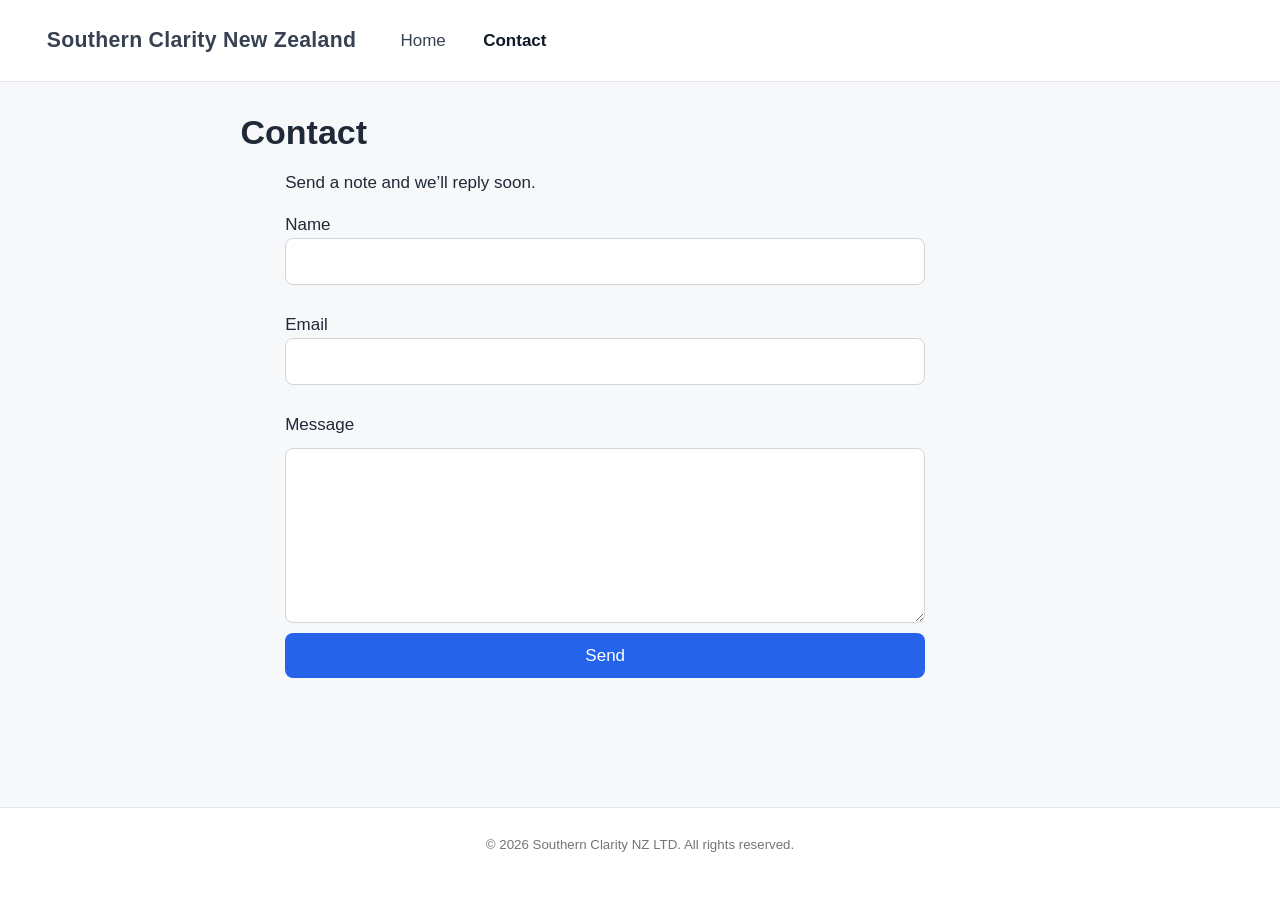
==== docs/contact.html @ 4e691c49 "basic site test build" ====
<!DOCTYPE html>
<html xmlns="http://www.w3.org/1999/xhtml" lang="en" xml:lang="en"><head>

<meta charset="utf-8">
<meta name="generator" content="quarto-1.8.26">

<meta name="viewport" content="width=device-width, initial-scale=1.0, user-scalable=yes">


<title>Contact – Southern Clarity New Zealand</title>
<style>
code{white-space: pre-wrap;}
span.smallcaps{font-variant: small-caps;}
div.columns{display: flex; gap: min(4vw, 1.5em);}
div.column{flex: auto; overflow-x: auto;}
div.hanging-indent{margin-left: 1.5em; text-indent: -1.5em;}
ul.task-list{list-style: none;}
ul.task-list li input[type="checkbox"] {
  width: 0.8em;
  margin: 0 0.8em 0.2em -1em; /* quarto-specific, see https://github.com/quarto-dev/quarto-cli/issues/4556 */ 
  vertical-align: middle;
}
</style>


<script src="site_libs/quarto-nav/quarto-nav.js"></script>
<script src="site_libs/quarto-nav/headroom.min.js"></script>
<script src="site_libs/clipboard/clipboard.min.js"></script>
<script src="site_libs/quarto-search/autocomplete.umd.js"></script>
<script src="site_libs/quarto-search/fuse.min.js"></script>
<script src="site_libs/quarto-search/quarto-search.js"></script>
<meta name="quarto:offset" content="./">
<link href="./favicon.ico" rel="icon">
<script src="site_libs/quarto-html/quarto.js" type="module"></script>
<script src="site_libs/quarto-html/tabsets/tabsets.js" type="module"></script>
<script src="site_libs/quarto-html/axe/axe-check.js" type="module"></script>
<script src="site_libs/quarto-html/popper.min.js"></script>
<script src="site_libs/quarto-html/tippy.umd.min.js"></script>
<script src="site_libs/quarto-html/anchor.min.js"></script>
<link href="site_libs/quarto-html/tippy.css" rel="stylesheet">
<link href="site_libs/quarto-html/quarto-syntax-highlighting-587c61ba64f3a5504c4d52d930310e48.css" rel="stylesheet" id="quarto-text-highlighting-styles">
<script src="site_libs/bootstrap/bootstrap.min.js"></script>
<link href="site_libs/bootstrap/bootstrap-icons.css" rel="stylesheet">
<link href="site_libs/bootstrap/bootstrap-1d4f84655f446305ac42a8f1abcf7405.min.css" rel="stylesheet" append-hash="true" id="quarto-bootstrap" data-mode="light">
<script id="quarto-search-options" type="application/json">{
  "location": "navbar",
  "copy-button": false,
  "collapse-after": 3,
  "panel-placement": "end",
  "type": "overlay",
  "limit": 50,
  "keyboard-shortcut": [
    "f",
    "/",
    "s"
  ],
  "show-item-context": false,
  "language": {
    "search-no-results-text": "No results",
    "search-matching-documents-text": "matching documents",
    "search-copy-link-title": "Copy link to search",
    "search-hide-matches-text": "Hide additional matches",
    "search-more-match-text": "more match in this document",
    "search-more-matches-text": "more matches in this document",
    "search-clear-button-title": "Clear",
    "search-text-placeholder": "",
    "search-detached-cancel-button-title": "Cancel",
    "search-submit-button-title": "Submit",
    "search-label": "Search"
  }
}</script>


<link rel="stylesheet" href="blog.css">
</head>

<body class="nav-fixed fullcontent quarto-light">

<div id="quarto-search-results"></div>
  <header id="quarto-header" class="headroom fixed-top">
    <nav class="navbar navbar-expand-lg " data-bs-theme="dark">
      <div class="navbar-container container-fluid">
      <div class="navbar-brand-container mx-auto">
    <a class="navbar-brand" href="./index.html">
    <span class="navbar-title">Southern Clarity New Zealand</span>
    </a>
  </div>
            <div id="quarto-search" class="" title="Search"></div>
          <button class="navbar-toggler" type="button" data-bs-toggle="collapse" data-bs-target="#navbarCollapse" aria-controls="navbarCollapse" role="menu" aria-expanded="false" aria-label="Toggle navigation" onclick="if (window.quartoToggleHeadroom) { window.quartoToggleHeadroom(); }">
  <span class="navbar-toggler-icon"></span>
</button>
          <div class="collapse navbar-collapse" id="navbarCollapse">
            <ul class="navbar-nav navbar-nav-scroll me-auto">
  <li class="nav-item">
    <a class="nav-link" href="./index.html"> 
<span class="menu-text">Home</span></a>
  </li>  
  <li class="nav-item">
    <a class="nav-link active" href="./contact.html" aria-current="page"> 
<span class="menu-text">Contact</span></a>
  </li>  
</ul>
          </div> <!-- /navcollapse -->
            <div class="quarto-navbar-tools">
</div>
      </div> <!-- /container-fluid -->
    </nav>
</header>
<!-- content -->
<div id="quarto-content" class="quarto-container page-columns page-rows-contents page-layout-article page-navbar">
<!-- sidebar -->
<!-- margin-sidebar -->
    
<!-- main -->
<main class="content" id="quarto-document-content">

<header id="title-block-header" class="quarto-title-block default">
<div class="quarto-title">
<h1 class="title">Contact</h1>
</div>



<div class="quarto-title-meta">

    
  
    
  </div>
  


</header>


<section class="container">
<p>Send a note and we’ll reply soon.</p>
<form class="contact-form" action="#" method="post">
<p><label for="name">Name</label> <input id="name" name="name" type="text" required=""></p>
<p><label for="email">Email</label> <input id="email" name="email" type="email" required=""></p>
<label for="message">Message</label>
<textarea id="message" name="message" rows="6" required=""></textarea>
<button class="button" type="submit">
Send
</button>
</form>
</section>



</main> <!-- /main -->
<script id="quarto-html-after-body" type="application/javascript">
  window.document.addEventListener("DOMContentLoaded", function (event) {
    const icon = "";
    const anchorJS = new window.AnchorJS();
    anchorJS.options = {
      placement: 'right',
      icon: icon
    };
    anchorJS.add('.anchored');
    const isCodeAnnotation = (el) => {
      for (const clz of el.classList) {
        if (clz.startsWith('code-annotation-')) {                     
          return true;
        }
      }
      return false;
    }
    const onCopySuccess = function(e) {
      // button target
      const button = e.trigger;
      // don't keep focus
      button.blur();
      // flash "checked"
      button.classList.add('code-copy-button-checked');
      var currentTitle = button.getAttribute("title");
      button.setAttribute("title", "Copied!");
      let tooltip;
      if (window.bootstrap) {
        button.setAttribute("data-bs-toggle", "tooltip");
        button.setAttribute("data-bs-placement", "left");
        button.setAttribute("data-bs-title", "Copied!");
        tooltip = new bootstrap.Tooltip(button, 
          { trigger: "manual", 
            customClass: "code-copy-button-tooltip",
            offset: [0, -8]});
        tooltip.show();    
      }
      setTimeout(function() {
        if (tooltip) {
          tooltip.hide();
          button.removeAttribute("data-bs-title");
          button.removeAttribute("data-bs-toggle");
          button.removeAttribute("data-bs-placement");
        }
        button.setAttribute("title", currentTitle);
        button.classList.remove('code-copy-button-checked');
      }, 1000);
      // clear code selection
      e.clearSelection();
    }
    const getTextToCopy = function(trigger) {
      const outerScaffold = trigger.parentElement.cloneNode(true);
      const codeEl = outerScaffold.querySelector('code');
      for (const childEl of codeEl.children) {
        if (isCodeAnnotation(childEl)) {
          childEl.remove();
        }
      }
      return codeEl.innerText;
    }
    const clipboard = new window.ClipboardJS('.code-copy-button:not([data-in-quarto-modal])', {
      text: getTextToCopy
    });
    clipboard.on('success', onCopySuccess);
    if (window.document.getElementById('quarto-embedded-source-code-modal')) {
      const clipboardModal = new window.ClipboardJS('.code-copy-button[data-in-quarto-modal]', {
        text: getTextToCopy,
        container: window.document.getElementById('quarto-embedded-source-code-modal')
      });
      clipboardModal.on('success', onCopySuccess);
    }
      var localhostRegex = new RegExp(/^(?:http|https):\/\/localhost\:?[0-9]*\//);
      var mailtoRegex = new RegExp(/^mailto:/);
        var filterRegex = new RegExp('/' + window.location.host + '/');
      var isInternal = (href) => {
          return filterRegex.test(href) || localhostRegex.test(href) || mailtoRegex.test(href);
      }
      // Inspect non-navigation links and adorn them if external
     var links = window.document.querySelectorAll('a[href]:not(.nav-link):not(.navbar-brand):not(.toc-action):not(.sidebar-link):not(.sidebar-item-toggle):not(.pagination-link):not(.no-external):not([aria-hidden]):not(.dropdown-item):not(.quarto-navigation-tool):not(.about-link)');
      for (var i=0; i<links.length; i++) {
        const link = links[i];
        if (!isInternal(link.href)) {
          // undo the damage that might have been done by quarto-nav.js in the case of
          // links that we want to consider external
          if (link.dataset.originalHref !== undefined) {
            link.href = link.dataset.originalHref;
          }
        }
      }
    function tippyHover(el, contentFn, onTriggerFn, onUntriggerFn) {
      const config = {
        allowHTML: true,
        maxWidth: 500,
        delay: 100,
        arrow: false,
        appendTo: function(el) {
            return el.parentElement;
        },
        interactive: true,
        interactiveBorder: 10,
        theme: 'quarto',
        placement: 'bottom-start',
      };
      if (contentFn) {
        config.content = contentFn;
      }
      if (onTriggerFn) {
        config.onTrigger = onTriggerFn;
      }
      if (onUntriggerFn) {
        config.onUntrigger = onUntriggerFn;
      }
      window.tippy(el, config); 
    }
    const noterefs = window.document.querySelectorAll('a[role="doc-noteref"]');
    for (var i=0; i<noterefs.length; i++) {
      const ref = noterefs[i];
      tippyHover(ref, function() {
        // use id or data attribute instead here
        let href = ref.getAttribute('data-footnote-href') || ref.getAttribute('href');
        try { href = new URL(href).hash; } catch {}
        const id = href.replace(/^#\/?/, "");
        const note = window.document.getElementById(id);
        if (note) {
          return note.innerHTML;
        } else {
          return "";
        }
      });
    }
    const xrefs = window.document.querySelectorAll('a.quarto-xref');
    const processXRef = (id, note) => {
      // Strip column container classes
      const stripColumnClz = (el) => {
        el.classList.remove("page-full", "page-columns");
        if (el.children) {
          for (const child of el.children) {
            stripColumnClz(child);
          }
        }
      }
      stripColumnClz(note)
      if (id === null || id.startsWith('sec-')) {
        // Special case sections, only their first couple elements
        const container = document.createElement("div");
        if (note.children && note.children.length > 2) {
          container.appendChild(note.children[0].cloneNode(true));
          for (let i = 1; i < note.children.length; i++) {
            const child = note.children[i];
            if (child.tagName === "P" && child.innerText === "") {
              continue;
            } else {
              container.appendChild(child.cloneNode(true));
              break;
            }
          }
          if (window.Quarto?.typesetMath) {
            window.Quarto.typesetMath(container);
          }
          return container.innerHTML
        } else {
          if (window.Quarto?.typesetMath) {
            window.Quarto.typesetMath(note);
          }
          return note.innerHTML;
        }
      } else {
        // Remove any anchor links if they are present
        const anchorLink = note.querySelector('a.anchorjs-link');
        if (anchorLink) {
          anchorLink.remove();
        }
        if (window.Quarto?.typesetMath) {
          window.Quarto.typesetMath(note);
        }
        if (note.classList.contains("callout")) {
          return note.outerHTML;
        } else {
          return note.innerHTML;
        }
      }
    }
    for (var i=0; i<xrefs.length; i++) {
      const xref = xrefs[i];
      tippyHover(xref, undefined, function(instance) {
        instance.disable();
        let url = xref.getAttribute('href');
        let hash = undefined; 
        if (url.startsWith('#')) {
          hash = url;
        } else {
          try { hash = new URL(url).hash; } catch {}
        }
        if (hash) {
          const id = hash.replace(/^#\/?/, "");
          const note = window.document.getElementById(id);
          if (note !== null) {
            try {
              const html = processXRef(id, note.cloneNode(true));
              instance.setContent(html);
            } finally {
              instance.enable();
              instance.show();
            }
          } else {
            // See if we can fetch this
            fetch(url.split('#')[0])
            .then(res => res.text())
            .then(html => {
              const parser = new DOMParser();
              const htmlDoc = parser.parseFromString(html, "text/html");
              const note = htmlDoc.getElementById(id);
              if (note !== null) {
                const html = processXRef(id, note);
                instance.setContent(html);
              } 
            }).finally(() => {
              instance.enable();
              instance.show();
            });
          }
        } else {
          // See if we can fetch a full url (with no hash to target)
          // This is a special case and we should probably do some content thinning / targeting
          fetch(url)
          .then(res => res.text())
          .then(html => {
            const parser = new DOMParser();
            const htmlDoc = parser.parseFromString(html, "text/html");
            const note = htmlDoc.querySelector('main.content');
            if (note !== null) {
              // This should only happen for chapter cross references
              // (since there is no id in the URL)
              // remove the first header
              if (note.children.length > 0 && note.children[0].tagName === "HEADER") {
                note.children[0].remove();
              }
              const html = processXRef(null, note);
              instance.setContent(html);
            } 
          }).finally(() => {
            instance.enable();
            instance.show();
          });
        }
      }, function(instance) {
      });
    }
        let selectedAnnoteEl;
        const selectorForAnnotation = ( cell, annotation) => {
          let cellAttr = 'data-code-cell="' + cell + '"';
          let lineAttr = 'data-code-annotation="' +  annotation + '"';
          const selector = 'span[' + cellAttr + '][' + lineAttr + ']';
          return selector;
        }
        const selectCodeLines = (annoteEl) => {
          const doc = window.document;
          const targetCell = annoteEl.getAttribute("data-target-cell");
          const targetAnnotation = annoteEl.getAttribute("data-target-annotation");
          const annoteSpan = window.document.querySelector(selectorForAnnotation(targetCell, targetAnnotation));
          const lines = annoteSpan.getAttribute("data-code-lines").split(",");
          const lineIds = lines.map((line) => {
            return targetCell + "-" + line;
          })
          let top = null;
          let height = null;
          let parent = null;
          if (lineIds.length > 0) {
              //compute the position of the single el (top and bottom and make a div)
              const el = window.document.getElementById(lineIds[0]);
              top = el.offsetTop;
              height = el.offsetHeight;
              parent = el.parentElement.parentElement;
            if (lineIds.length > 1) {
              const lastEl = window.document.getElementById(lineIds[lineIds.length - 1]);
              const bottom = lastEl.offsetTop + lastEl.offsetHeight;
              height = bottom - top;
            }
            if (top !== null && height !== null && parent !== null) {
              // cook up a div (if necessary) and position it 
              let div = window.document.getElementById("code-annotation-line-highlight");
              if (div === null) {
                div = window.document.createElement("div");
                div.setAttribute("id", "code-annotation-line-highlight");
                div.style.position = 'absolute';
                parent.appendChild(div);
              }
              div.style.top = top - 2 + "px";
              div.style.height = height + 4 + "px";
              div.style.left = 0;
              let gutterDiv = window.document.getElementById("code-annotation-line-highlight-gutter");
              if (gutterDiv === null) {
                gutterDiv = window.document.createElement("div");
                gutterDiv.setAttribute("id", "code-annotation-line-highlight-gutter");
                gutterDiv.style.position = 'absolute';
                const codeCell = window.document.getElementById(targetCell);
                const gutter = codeCell.querySelector('.code-annotation-gutter');
                gutter.appendChild(gutterDiv);
              }
              gutterDiv.style.top = top - 2 + "px";
              gutterDiv.style.height = height + 4 + "px";
            }
            selectedAnnoteEl = annoteEl;
          }
        };
        const unselectCodeLines = () => {
          const elementsIds = ["code-annotation-line-highlight", "code-annotation-line-highlight-gutter"];
          elementsIds.forEach((elId) => {
            const div = window.document.getElementById(elId);
            if (div) {
              div.remove();
            }
          });
          selectedAnnoteEl = undefined;
        };
          // Handle positioning of the toggle
      window.addEventListener(
        "resize",
        throttle(() => {
          elRect = undefined;
          if (selectedAnnoteEl) {
            selectCodeLines(selectedAnnoteEl);
          }
        }, 10)
      );
      function throttle(fn, ms) {
      let throttle = false;
      let timer;
        return (...args) => {
          if(!throttle) { // first call gets through
              fn.apply(this, args);
              throttle = true;
          } else { // all the others get throttled
              if(timer) clearTimeout(timer); // cancel #2
              timer = setTimeout(() => {
                fn.apply(this, args);
                timer = throttle = false;
              }, ms);
          }
        };
      }
        // Attach click handler to the DT
        const annoteDls = window.document.querySelectorAll('dt[data-target-cell]');
        for (const annoteDlNode of annoteDls) {
          annoteDlNode.addEventListener('click', (event) => {
            const clickedEl = event.target;
            if (clickedEl !== selectedAnnoteEl) {
              unselectCodeLines();
              const activeEl = window.document.querySelector('dt[data-target-cell].code-annotation-active');
              if (activeEl) {
                activeEl.classList.remove('code-annotation-active');
              }
              selectCodeLines(clickedEl);
              clickedEl.classList.add('code-annotation-active');
            } else {
              // Unselect the line
              unselectCodeLines();
              clickedEl.classList.remove('code-annotation-active');
            }
          });
        }
    const findCites = (el) => {
      const parentEl = el.parentElement;
      if (parentEl) {
        const cites = parentEl.dataset.cites;
        if (cites) {
          return {
            el,
            cites: cites.split(' ')
          };
        } else {
          return findCites(el.parentElement)
        }
      } else {
        return undefined;
      }
    };
    var bibliorefs = window.document.querySelectorAll('a[role="doc-biblioref"]');
    for (var i=0; i<bibliorefs.length; i++) {
      const ref = bibliorefs[i];
      const citeInfo = findCites(ref);
      if (citeInfo) {
        tippyHover(citeInfo.el, function() {
          var popup = window.document.createElement('div');
          citeInfo.cites.forEach(function(cite) {
            var citeDiv = window.document.createElement('div');
            citeDiv.classList.add('hanging-indent');
            citeDiv.classList.add('csl-entry');
            var biblioDiv = window.document.getElementById('ref-' + cite);
            if (biblioDiv) {
              citeDiv.innerHTML = biblioDiv.innerHTML;
            }
            popup.appendChild(citeDiv);
          });
          return popup.innerHTML;
        });
      }
    }
  });
  </script>
</div> <!-- /content -->
<footer class="footer">
  <div class="nav-footer">
    <div class="nav-footer-left">
      &nbsp;
    </div>   
    <div class="nav-footer-center">
<p>© 2026 Southern Clarity NZ LTD. All rights reserved.</p>
</div>
    <div class="nav-footer-right">
      &nbsp;
    </div>
  </div>
</footer>




</body></html>
---- docs/site_libs/quarto-html/tippy.css ----
.tippy-box[data-animation=fade][data-state=hidden]{opacity:0}[data-tippy-root]{max-width:calc(100vw - 10px)}.tippy-box{position:relative;background-color:#333;color:#fff;border-radius:4px;font-size:14px;line-height:1.4;white-space:normal;outline:0;transition-property:transform,visibility,opacity}.tippy-box[data-placement^=top]>.tippy-arrow{bottom:0}.tippy-box[data-placement^=top]>.tippy-arrow:before{bottom:-7px;left:0;border-width:8px 8px 0;border-top-color:initial;transform-origin:center top}.tippy-box[data-placement^=bottom]>.tippy-arrow{top:0}.tippy-box[data-placement^=bottom]>.tippy-arrow:before{top:-7px;left:0;border-width:0 8px 8px;border-bottom-color:initial;transform-origin:center bottom}.tippy-box[data-placement^=left]>.tippy-arrow{right:0}.tippy-box[data-placement^=left]>.tippy-arrow:before{border-width:8px 0 8px 8px;border-left-color:initial;right:-7px;transform-origin:center left}.tippy-box[data-placement^=right]>.tippy-arrow{left:0}.tippy-box[data-placement^=right]>.tippy-arrow:before{left:-7px;border-width:8px 8px 8px 0;border-right-color:initial;transform-origin:center right}.tippy-box[data-inertia][data-state=visible]{transition-timing-function:cubic-bezier(.54,1.5,.38,1.11)}.tippy-arrow{width:16px;height:16px;color:#333}.tippy-arrow:before{content:"";position:absolute;border-color:transparent;border-style:solid}.tippy-content{position:relative;padding:5px 9px;z-index:1}
---- docs/site_libs/quarto-html/quarto-syntax-highlighting-587c61ba64f3a5504c4d52d930310e48.css ----
/* quarto syntax highlight colors */
:root {
  --quarto-hl-ot-color: #003B4F;
  --quarto-hl-at-color: #657422;
  --quarto-hl-ss-color: #20794D;
  --quarto-hl-an-color: #5E5E5E;
  --quarto-hl-fu-color: #4758AB;
  --quarto-hl-st-color: #20794D;
  --quarto-hl-cf-color: #003B4F;
  --quarto-hl-op-color: #5E5E5E;
  --quarto-hl-er-color: #AD0000;
  --quarto-hl-bn-color: #AD0000;
  --quarto-hl-al-color: #AD0000;
  --quarto-hl-va-color: #111111;
  --quarto-hl-bu-color: inherit;
  --quarto-hl-ex-color: inherit;
  --quarto-hl-pp-color: #AD0000;
  --quarto-hl-in-color: #5E5E5E;
  --quarto-hl-vs-color: #20794D;
  --quarto-hl-wa-color: #5E5E5E;
  --quarto-hl-do-color: #5E5E5E;
  --quarto-hl-im-color: #00769E;
  --quarto-hl-ch-color: #20794D;
  --quarto-hl-dt-color: #AD0000;
  --quarto-hl-fl-color: #AD0000;
  --quarto-hl-co-color: #5E5E5E;
  --quarto-hl-cv-color: #5E5E5E;
  --quarto-hl-cn-color: #8f5902;
  --quarto-hl-sc-color: #5E5E5E;
  --quarto-hl-dv-color: #AD0000;
  --quarto-hl-kw-color: #003B4F;
}

/* other quarto variables */
:root {
  --quarto-font-monospace: SFMono-Regular, Menlo, Monaco, Consolas, "Liberation Mono", "Courier New", monospace;
}

/* syntax highlight based on Pandoc's rules */
pre > code.sourceCode > span {
  color: #003B4F;
}

code.sourceCode > span {
  color: #003B4F;
}

div.sourceCode,
div.sourceCode pre.sourceCode {
  color: #003B4F;
}

/* Normal */
code span {
  color: #003B4F;
}

/* Alert */
code span.al {
  color: #AD0000;
  font-style: inherit;
}

/* Annotation */
code span.an {
  color: #5E5E5E;
  font-style: inherit;
}

/* Attribute */
code span.at {
  color: #657422;
  font-style: inherit;
}

/* BaseN */
code span.bn {
  color: #AD0000;
  font-style: inherit;
}

/* BuiltIn */
code span.bu {
  font-style: inherit;
}

/* ControlFlow */
code span.cf {
  color: #003B4F;
  font-weight: bold;
  font-style: inherit;
}

/* Char */
code span.ch {
  color: #20794D;
  font-style: inherit;
}

/* Constant */
code span.cn {
  color: #8f5902;
  font-style: inherit;
}

/* Comment */
code span.co {
  color: #5E5E5E;
  font-style: inherit;
}

/* CommentVar */
code span.cv {
  color: #5E5E5E;
  font-style: italic;
}

/* Documentation */
code span.do {
  color: #5E5E5E;
  font-style: italic;
}

/* DataType */
code span.dt {
  color: #AD0000;
  font-style: inherit;
}

/* DecVal */
code span.dv {
  color: #AD0000;
  font-style: inherit;
}

/* Error */
code span.er {
  color: #AD0000;
  font-style: inherit;
}

/* Extension */
code span.ex {
  font-style: inherit;
}

/* Float */
code span.fl {
  color: #AD0000;
  font-style: inherit;
}

/* Function */
code span.fu {
  color: #4758AB;
  font-style: inherit;
}

/* Import */
code span.im {
  color: #00769E;
  font-style: inherit;
}

/* Information */
code span.in {
  color: #5E5E5E;
  font-style: inherit;
}

/* Keyword */
code span.kw {
  color: #003B4F;
  font-weight: bold;
  font-style: inherit;
}

/* Operator */
code span.op {
  color: #5E5E5E;
  font-style: inherit;
}

/* Other */
code span.ot {
  color: #003B4F;
  font-style: inherit;
}

/* Preprocessor */
code span.pp {
  color: #AD0000;
  font-style: inherit;
}

/* SpecialChar */
code span.sc {
  color: #5E5E5E;
  font-style: inherit;
}

/* SpecialString */
code span.ss {
  color: #20794D;
  font-style: inherit;
}

/* String */
code span.st {
  color: #20794D;
  font-style: inherit;
}

/* Variable */
code span.va {
  color: #111111;
  font-style: inherit;
}

/* VerbatimString */
code span.vs {
  color: #20794D;
  font-style: inherit;
}

/* Warning */
code span.wa {
  color: #5E5E5E;
  font-style: italic;
}

.prevent-inlining {
  content: "</";
}

/*# sourceMappingURL=2dce1cc6c82594539e1579de68416b47.css.map */
---- docs/blog.css ----
:root {
  color-scheme: light;
}

* {
  box-sizing: border-box;
}

body {
  margin: 0;
  font-family: Arial, sans-serif;
  color: #1f2937;
  background: #f7f8fa;
  line-height: 1.5;
}

.container {
  width: min(1000px, 92%);
  margin: 0 auto;
}

.site-header,
.navbar {
  background: #ffffff;
  border-bottom: 1px solid #e5e7eb;
}

.nav-row,
.navbar .container-fluid {
  min-height: 64px;
  display: flex;
  align-items: center;
  justify-content: space-between;
}

.brand,
.navbar-brand {
  color: #111827;
  text-decoration: none;
  font-weight: 700;
  letter-spacing: 0.3px;
}

.nav-links a,
.navbar-nav .nav-link,
.navbar a {
  color: #374151;
  text-decoration: none;
  margin-left: 1rem;
}

.navbar .nav-link.active {
  color: #111827;
  font-weight: 600;
}

.hero {
  position: relative;
  background: #111827;
  background-image: url("images/Dunedin_network_800x533.png");
  background-size: cover;
  background-position: center;
  background-repeat: no-repeat;
  color: #ffffff;
  min-height: 68vh;
  display: flex;
  align-items: center;
  padding: 96px 0;
}

.landing-page #quarto-header {
  display: none;
}

.landing-page .quarto-container {
  padding-top: 0;
}

.landing-page #quarto-document-content {
  padding-left: 0;
  padding-right: 0;
}

.landing-page .hero {
  margin-left: calc(50% - 50vw);
  margin-right: calc(50% - 50vw);
}

.hero::before {
  content: "";
  position: absolute;
  inset: 0;
  background: rgba(17, 24, 39, 0.58);
}

.hero .container {
  position: relative;
  z-index: 1;
}

.eyebrow {
  margin: 0;
  font-size: 0.85rem;
  letter-spacing: 0.08em;
  text-transform: uppercase;
  opacity: 0.85;
}

.hero h1 {
  margin: 0.4rem 0 0.6rem;
  font-size: clamp(2rem, 4vw, 3rem);
}

.hero p {
  max-width: 700px;
}

.hero-actions {
  margin-top: 1.2rem;
  display: flex;
  flex-wrap: wrap;
  gap: 10px;
}

.section {
  padding: 48px 0;
}

.template-grid {
  margin-top: 1rem;
  display: grid;
  grid-template-columns: repeat(auto-fit, minmax(220px, 1fr));
  gap: 16px;
}

.template-card {
  background: #ffffff;
  border: 1px solid #e5e7eb;
  border-radius: 10px;
  padding: 16px;
}

.template-card h3 {
  margin-top: 0;
}

.contact-form {
  margin-top: 1rem;
  max-width: 640px;
  display: grid;
  gap: 10px;
}

.contact-form input,
.contact-form textarea {
  width: 100%;
  padding: 10px 12px;
  border: 1px solid #d1d5db;
  border-radius: 8px;
  font: inherit;
}

.button {
  display: inline-block;
  border: 0;
  border-radius: 8px;
  background: #2563eb;
  color: #ffffff;
  padding: 10px 16px;
  font: inherit;
  text-decoration: none;
  cursor: pointer;
}

.button-secondary {
  background: transparent;
  border: 1px solid #ffffff;
  color: #ffffff;
}

.site-footer,
.footer {
  border-top: 1px solid #e5e7eb;
  background: #ffffff;
  padding: 18px 0;
  color: #6b7280;
  font-size: 0.95rem;
}

main.content {
  max-width: none;
}
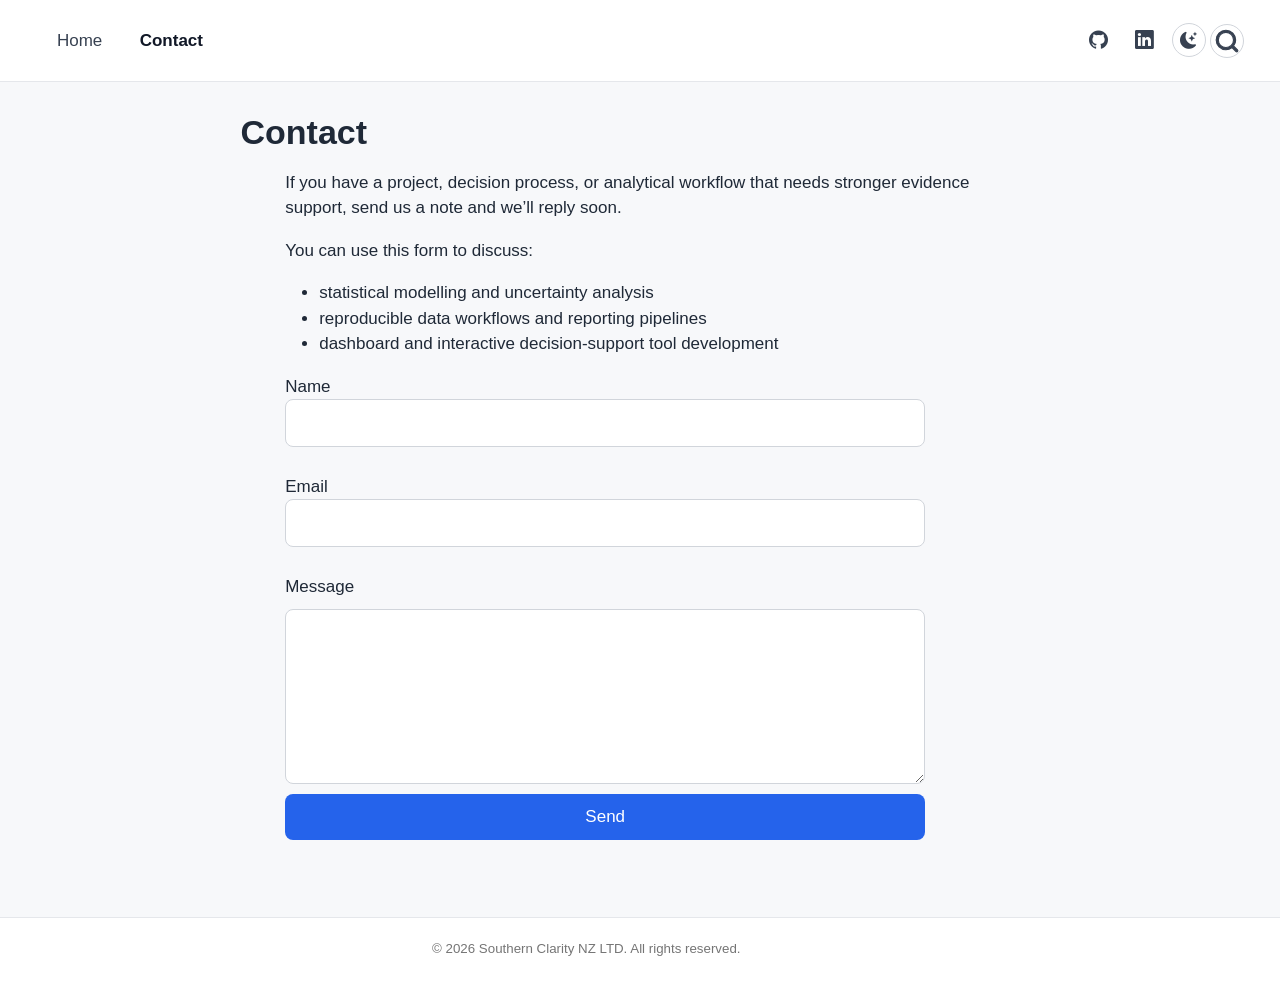
==== commit de854967: "Update site with content from draft" ====
--- a/docs/contact.html
+++ b/docs/contact.html
@@ -80,11 +80,6 @@
   <header id="quarto-header" class="headroom fixed-top">
     <nav class="navbar navbar-expand-lg " data-bs-theme="dark">
       <div class="navbar-container container-fluid">
-      <div class="navbar-brand-container mx-auto">
-    <a class="navbar-brand" href="./index.html">
-    <span class="navbar-title">Southern Clarity New Zealand</span>
-    </a>
-  </div>
             <div id="quarto-search" class="" title="Search"></div>
           <button class="navbar-toggler" type="button" data-bs-toggle="collapse" data-bs-target="#navbarCollapse" aria-controls="navbarCollapse" role="menu" aria-expanded="false" aria-label="Toggle navigation" onclick="if (window.quartoToggleHeadroom) { window.quartoToggleHeadroom(); }">
   <span class="navbar-toggler-icon"></span>
@@ -100,6 +95,18 @@
 <span class="menu-text">Contact</span></a>
   </li>  
 </ul>
+            <ul class="navbar-nav navbar-nav-scroll ms-auto">
+  <li class="nav-item compact">
+    <a class="nav-link" href="https://github.com/southernclarity/southernclarity.github.io"> <i class="bi bi-github" role="img" aria-label="GitHub">
+</i> 
+<span class="menu-text"></span></a>
+  </li>  
+  <li class="nav-item compact">
+    <a class="nav-link" href="https://www.linkedin.com/"> <i class="bi bi-linkedin" role="img" aria-label="LinkedIn">
+</i> 
+<span class="menu-text"></span></a>
+  </li>  
+</ul>
           </div> <!-- /navcollapse -->
             <div class="quarto-navbar-tools">
 </div>
@@ -134,7 +141,13 @@
 
 
 <section class="container">
-<p>Send a note and we’ll reply soon.</p>
+<p>If you have a project, decision process, or analytical workflow that needs stronger evidence support, send us a note and we’ll reply soon.</p>
+<p>You can use this form to discuss:</p>
+<ul>
+<li>statistical modelling and uncertainty analysis</li>
+<li>reproducible data workflows and reporting pipelines</li>
+<li>dashboard and interactive decision-support tool development</li>
+</ul>
 <form class="contact-form" action="#" method="post">
 <p><label for="name">Name</label> <input id="name" name="name" type="text" required=""></p>
 <p><label for="email">Email</label> <input id="email" name="email" type="email" required=""></p>
@@ -149,6 +162,202 @@
 
 
 </main> <!-- /main -->
+<script>
+
+(function () {
+
+  const storageKey = "southern-clarity-theme";
+
+  const toggleItemId = "theme-toggle-item";
+
+  const toggleLinkId = "theme-toggle-link";
+
+
+
+  function ensureToggle() {
+
+    const rightNav = document.querySelector(".navbar .navbar-nav.ms-auto");
+
+    if (!rightNav) return null;
+
+
+
+    let toggleItem = document.getElementById(toggleItemId);
+
+    if (!toggleItem) {
+
+      toggleItem = document.createElement("li");
+
+      toggleItem.id = toggleItemId;
+
+      toggleItem.className = "nav-item compact";
+
+      toggleItem.innerHTML = '<a id="' + toggleLinkId + '" class="nav-link theme-toggle-link" href="#" role="button" tabindex="0" aria-label="Toggle theme" title="Toggle theme"><i class="bi bi-moon-stars-fill" aria-hidden="true"></i></a>';
+
+      rightNav.appendChild(toggleItem);
+
+    }
+
+
+
+    return document.getElementById(toggleLinkId);
+
+  }
+
+
+
+  function applyTheme(theme) {
+
+    const isDark = theme === "dark";
+
+    document.body.classList.toggle("theme-dark", isDark);
+
+    document.body.classList.toggle("quarto-dark", isDark);
+
+    document.body.classList.toggle("quarto-light", !isDark);
+
+
+
+    const bootstrapStylesheet = document.getElementById("quarto-bootstrap");
+
+    if (bootstrapStylesheet) {
+
+      bootstrapStylesheet.setAttribute("data-mode", isDark ? "dark" : "light");
+
+    }
+
+
+
+    const navbar = document.querySelector(".navbar");
+
+    if (navbar) {
+
+      navbar.setAttribute("data-bs-theme", isDark ? "dark" : "light");
+
+    }
+
+
+
+    const footer = document.querySelector(".footer");
+
+    if (footer) {
+
+      footer.setAttribute("data-bs-theme", isDark ? "dark" : "light");
+
+    }
+
+
+
+    const themeLink = ensureToggle();
+
+    if (themeLink) {
+
+      themeLink.setAttribute("aria-pressed", isDark ? "true" : "false");
+
+      themeLink.setAttribute("aria-label", isDark ? "Switch to light mode" : "Switch to dark mode");
+
+      themeLink.setAttribute("title", isDark ? "Switch to light mode" : "Switch to dark mode");
+
+      const icon = themeLink.querySelector("i");
+
+      if (icon) {
+
+        icon.className = isDark ? "bi bi-sun-fill" : "bi bi-moon-stars-fill";
+
+      }
+
+    }
+
+  }
+
+
+
+  function getInitialTheme() {
+
+    const saved = localStorage.getItem(storageKey);
+
+    if (saved === "light" || saved === "dark") return saved;
+
+    return window.matchMedia("(prefers-color-scheme: dark)").matches ? "dark" : "light";
+
+  }
+
+
+
+  function initToggle() {
+
+    const themeToggle = ensureToggle();
+
+    if (!themeToggle) return;
+
+
+
+    if (themeToggle.dataset.initialized === "true") return;
+
+    themeToggle.dataset.initialized = "true";
+
+
+
+    themeToggle.addEventListener("click", function (event) {
+
+      event.preventDefault();
+
+      event.stopPropagation();
+
+      const nextTheme = document.body.classList.contains("theme-dark") ? "light" : "dark";
+
+      localStorage.setItem(storageKey, nextTheme);
+
+      applyTheme(nextTheme);
+
+    });
+
+
+
+    themeToggle.addEventListener("keydown", function (event) {
+
+      if (event.key !== "Enter" && event.key !== " ") return;
+
+      event.preventDefault();
+
+      const nextTheme = document.body.classList.contains("theme-dark") ? "light" : "dark";
+
+      localStorage.setItem(storageKey, nextTheme);
+
+      applyTheme(nextTheme);
+
+    });
+
+  }
+
+
+
+  function bootThemeToggle() {
+
+    ensureToggle();
+
+    applyTheme(getInitialTheme());
+
+    initToggle();
+
+  }
+
+
+
+  if (document.readyState === "loading") {
+
+    document.addEventListener("DOMContentLoaded", bootThemeToggle);
+
+  } else {
+
+    bootThemeToggle();
+
+  }
+
+})();
+
+</script>
+
 <script id="quarto-html-after-body" type="application/javascript">
   window.document.addEventListener("DOMContentLoaded", function (event) {
     const icon = "";
--- a/docs/blog.css
+++ b/docs/blog.css
@@ -49,16 +49,91 @@
   margin-left: 1rem;
 }
 
+.navbar .navbar-nav.ms-auto {
+  display: flex;
+  align-items: center;
+  gap: 0.5rem;
+}
+
+.navbar .navbar-nav.ms-auto .nav-link {
+  margin-left: 0;
+}
+
+.navbar .navbar-nav.ms-auto .nav-link[aria-label] {
+  width: 2rem;
+  height: 2rem;
+  display: inline-flex;
+  align-items: center;
+  justify-content: center;
+  border: 1px solid #d1d5db;
+  border-radius: 999px;
+  padding: 0;
+}
+
 .navbar .nav-link.active {
   color: #111827;
   font-weight: 600;
+}
+
+.navbar #quarto-search .aa-DetachedSearchButton {
+  border: 1px solid #d1d5db;
+  border-radius: 999px;
+  width: 2rem;
+  height: 2rem;
+  background: #ffffff;
+  display: inline-flex;
+  align-items: center;
+  justify-content: center;
+}
+
+.navbar #quarto-search {
+  display: inline-flex;
+  align-items: center;
+}
+
+.navbar #quarto-search .aa-DetachedSearchButton .aa-DetachedSearchButtonIcon,
+.navbar #quarto-search .aa-DetachedSearchButton .aa-SubmitIcon {
+  color: #374151;
+  opacity: 1;
+}
+
+.navbar #quarto-search .aa-DetachedSearchButton svg {
+  color: #374151;
+  fill: currentColor;
+  stroke: currentColor;
+}
+
+.navbar #quarto-search .aa-DetachedSearchButtonIcon,
+.navbar #quarto-search .aa-DetachedSearchButtonIcon svg,
+.navbar #quarto-search .aa-DetachedSearchButtonIcon path {
+  color: #374151 !important;
+  fill: #374151 !important;
+  stroke: #374151 !important;
+  opacity: 1 !important;
+}
+
+.theme-toggle-link {
+  display: inline-flex;
+  align-items: center;
+  justify-content: center;
+  width: 2rem;
+  height: 2rem;
+  border: 1px solid #d1d5db;
+  border-radius: 999px;
+  line-height: 1;
+  font-size: 1rem;
+  text-decoration: none;
+}
+
+.theme-toggle-link i {
+  font-size: 1rem;
 }
 
 .hero {
   position: relative;
   background: #111827;
   background-image: url("images/Dunedin_network_800x533.png");
-  background-size: cover;
+  background-size: contain;
   background-position: center;
   background-repeat: no-repeat;
   color: #ffffff;
@@ -68,17 +143,21 @@
   padding: 96px 0;
 }
 
-.landing-page #quarto-header {
-  display: none;
-}
-
-.landing-page .quarto-container {
+.landing-page #quarto-document-content {
   padding-top: 0;
-}
-
-.landing-page #quarto-document-content {
   padding-left: 0;
   padding-right: 0;
+}
+
+.landing-page #quarto-content,
+.landing-page main.content,
+.landing-page main.content > .hero {
+  margin-top: 0 !important;
+  padding-top: 0 !important;
+}
+
+.landing-page #title-block-header {
+  display: none;
 }
 
 .landing-page .hero {
@@ -96,6 +175,7 @@
 .hero .container {
   position: relative;
   z-index: 1;
+  text-align: center;
 }
 
 .eyebrow {
@@ -112,6 +192,8 @@
 }
 
 .hero p {
+  margin-left: auto;
+  margin-right: auto;
   max-width: 700px;
 }
 
@@ -119,7 +201,23 @@
   margin-top: 1.2rem;
   display: flex;
   flex-wrap: wrap;
+  justify-content: center;
   gap: 10px;
+}
+
+.hero-actions p {
+  margin: 0;
+  display: flex;
+  flex-wrap: wrap;
+  gap: 10px;
+}
+
+.hero-actions .button {
+  min-width: 180px;
+  min-height: 42px;
+  display: inline-flex;
+  align-items: center;
+  justify-content: center;
 }
 
 .section {
@@ -142,6 +240,56 @@
 
 .template-card h3 {
   margin-top: 0;
+}
+
+.section-intro {
+  margin-bottom: 1rem;
+  color: #4b5563;
+}
+
+.case-grid {
+  margin-top: 1rem;
+  display: grid;
+  grid-template-columns: repeat(auto-fit, minmax(280px, 1fr));
+  gap: 16px;
+}
+
+.case-card {
+  background: #ffffff;
+  border: 1px solid #e5e7eb;
+  border-radius: 10px;
+  overflow: hidden;
+}
+
+.case-image {
+  display: block;
+  width: 100%;
+  height: 220px;
+  object-fit: cover;
+}
+
+.case-card h3,
+.case-card p {
+  padding-left: 16px;
+  padding-right: 16px;
+}
+
+.case-card h3 {
+  margin-top: 14px;
+  margin-bottom: 8px;
+}
+
+.case-card p {
+  margin-top: 0;
+  margin-bottom: 16px;
+}
+
+.tool-list {
+  margin-top: 1rem;
+  padding: 14px 16px;
+  background: #ffffff;
+  border: 1px solid #e5e7eb;
+  border-radius: 10px;
 }
 
 .contact-form {
@@ -182,11 +330,121 @@
 .footer {
   border-top: 1px solid #e5e7eb;
   background: #ffffff;
-  padding: 18px 0;
+  padding: 0;
   color: #6b7280;
   font-size: 0.95rem;
 }
 
+.footer .nav-footer {
+  min-height: 64px;
+  display: flex;
+  align-items: center;
+}
+
+.footer .nav-footer p {
+  margin: 0;
+}
+
+.footer .nav-footer-center {
+  display: flex;
+  align-items: center;
+  line-height: 1.2;
+}
+
+.footer .nav-footer-center p {
+  position: relative;
+  top: -1px;
+}
+
 main.content {
   max-width: none;
+}
+
+body.theme-dark {
+  color: #e5e7eb;
+  background: #0f172a;
+}
+
+body.theme-dark .site-header,
+body.theme-dark .navbar {
+  background: #111827;
+  border-bottom: 1px solid #374151;
+}
+
+body.theme-dark .brand,
+body.theme-dark .navbar-brand,
+body.theme-dark .navbar .nav-link,
+body.theme-dark .navbar .dropdown-item,
+body.theme-dark .navbar a {
+  color: #e5e7eb;
+}
+
+body.theme-dark .navbar .nav-link.active {
+  color: #ffffff;
+}
+
+body.theme-dark .theme-toggle-link {
+  border: 1px solid #4b5563;
+}
+
+body.theme-dark .navbar .navbar-nav.ms-auto .nav-link[aria-label] {
+  border: 1px solid #4b5563;
+}
+
+body.theme-dark .navbar #quarto-search .aa-DetachedSearchButton {
+  border: 1px solid #4b5563;
+  background: #111827;
+}
+
+body.theme-dark .navbar #quarto-search .aa-DetachedSearchButton .aa-DetachedSearchButtonIcon,
+body.theme-dark .navbar #quarto-search .aa-DetachedSearchButton .aa-SubmitIcon {
+  color: #e5e7eb;
+}
+
+body.theme-dark .navbar #quarto-search .aa-DetachedSearchButton svg {
+  color: #e5e7eb;
+  fill: currentColor;
+}
+
+body.theme-dark .template-card {
+  background: #1f2937;
+  border: 1px solid #374151;
+}
+
+body.theme-dark .case-card,
+body.theme-dark .tool-list {
+  background: #1f2937;
+  border: 1px solid #374151;
+}
+
+body.theme-dark .section-intro {
+  color: #cbd5e1;
+}
+
+body.theme-dark .contact-form input,
+body.theme-dark .contact-form textarea {
+  background: #111827;
+  color: #e5e7eb;
+  border: 1px solid #4b5563;
+}
+
+body.theme-dark .site-footer,
+body.theme-dark .footer {
+  border-top: 1px solid #374151;
+  background: #111827;
+  color: #9ca3af;
+}
+
+body.theme-dark .footer .nav-footer,
+body.theme-dark .footer .nav-footer p,
+body.theme-dark .footer .nav-footer a,
+body.theme-dark .footer .nav-footer-left,
+body.theme-dark .footer .nav-footer-center,
+body.theme-dark .footer .nav-footer-right {
+  color: #9ca3af;
+}
+
+body.theme-dark .footer .nav-footer a:hover,
+body.theme-dark .footer .nav-footer a:focus {
+  color: #e5e7eb;
 }
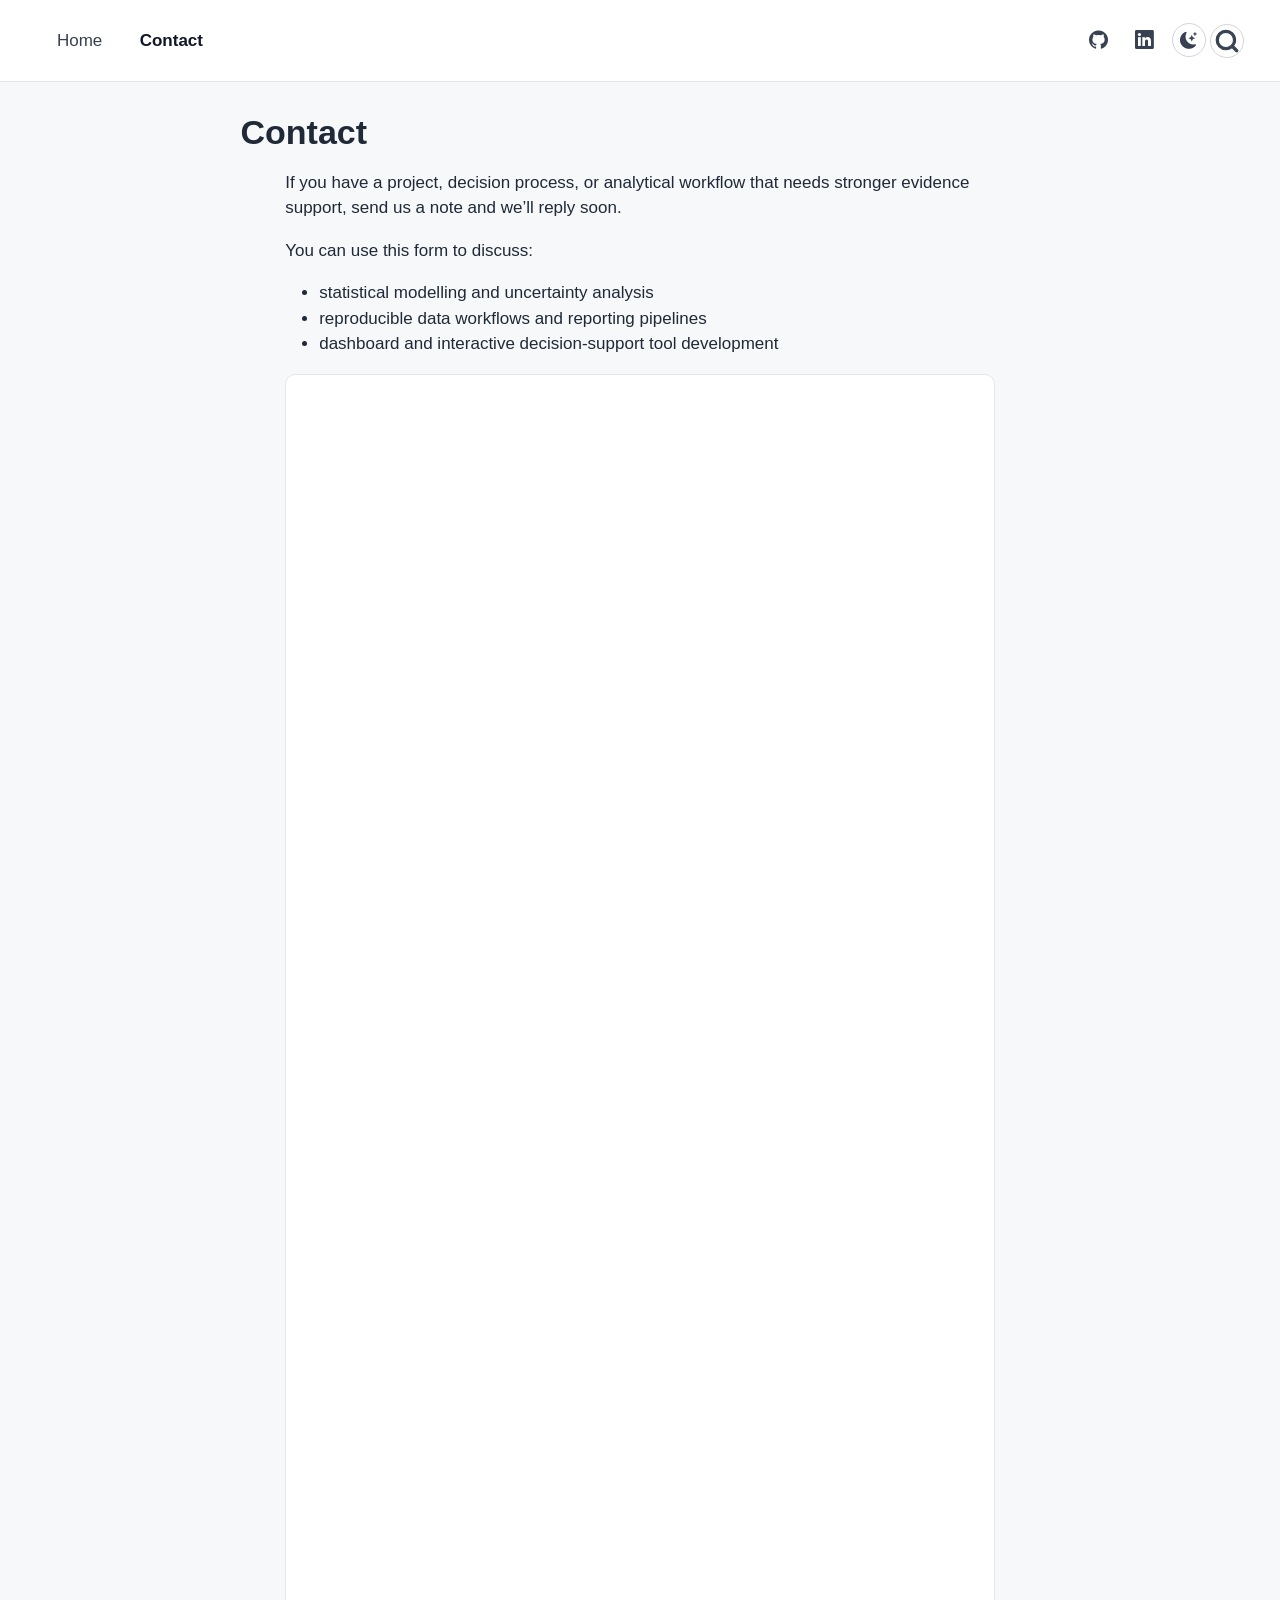
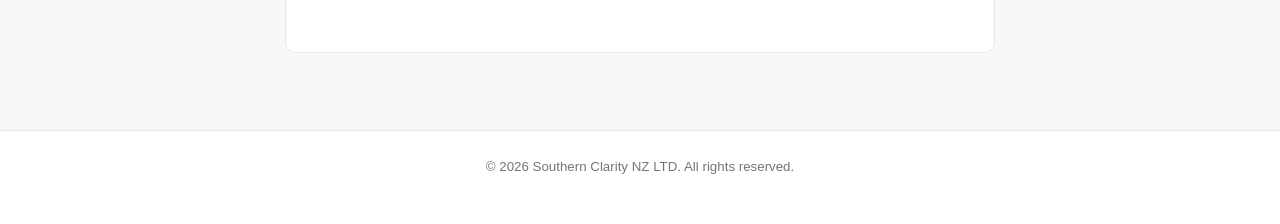
==== commit f457c675: "contact form" ====
--- a/docs/contact.html
+++ b/docs/contact.html
@@ -148,15 +148,11 @@
 <li>reproducible data workflows and reporting pipelines</li>
 <li>dashboard and interactive decision-support tool development</li>
 </ul>
-<form class="contact-form" action="#" method="post">
-<p><label for="name">Name</label> <input id="name" name="name" type="text" required=""></p>
-<p><label for="email">Email</label> <input id="email" name="email" type="email" required=""></p>
-<label for="message">Message</label>
-<textarea id="message" name="message" rows="6" required=""></textarea>
-<button class="button" type="submit">
-Send
-</button>
-</form>
+<div class="contact-form-embed">
+<iframe src="https://docs.google.com/forms/d/e/1FAIpQLSflMSCkD7V5EHzP6s8HobP6YRhNtr8Ji3t6Q5Ky5HDuzbse7g/viewform?embedded=true" width="100%" height="1260" frameborder="0" marginheight="0" marginwidth="0" loading="lazy">
+Loading…
+</iframe>
+</div>
 </section>
 
 
--- a/docs/blog.css
+++ b/docs/blog.css
@@ -224,6 +224,10 @@
   padding: 48px 0;
 }
 
+.section-heading-spacer {
+  height: 2.5rem;
+}
+
 .template-grid {
   margin-top: 1rem;
   display: grid;
@@ -297,6 +301,21 @@
   max-width: 640px;
   display: grid;
   gap: 10px;
+}
+
+.contact-form-embed {
+  margin-top: 1rem;
+  width: 100%;
+  max-width: 760px;
+  border: 1px solid #e5e7eb;
+  border-radius: 10px;
+  overflow: hidden;
+  background: #ffffff;
+}
+
+.contact-form-embed iframe {
+  display: block;
+  width: 100%;
 }
 
 .contact-form input,
@@ -330,30 +349,9 @@
 .footer {
   border-top: 1px solid #e5e7eb;
   background: #ffffff;
-  padding: 0;
+  padding: 18px 0;
   color: #6b7280;
   font-size: 0.95rem;
-}
-
-.footer .nav-footer {
-  min-height: 64px;
-  display: flex;
-  align-items: center;
-}
-
-.footer .nav-footer p {
-  margin: 0;
-}
-
-.footer .nav-footer-center {
-  display: flex;
-  align-items: center;
-  line-height: 1.2;
-}
-
-.footer .nav-footer-center p {
-  position: relative;
-  top: -1px;
 }
 
 main.content {
@@ -426,6 +424,11 @@
   background: #111827;
   color: #e5e7eb;
   border: 1px solid #4b5563;
+}
+
+body.theme-dark .contact-form-embed {
+  background: #1f2937;
+  border: 1px solid #374151;
 }
 
 body.theme-dark .site-footer,
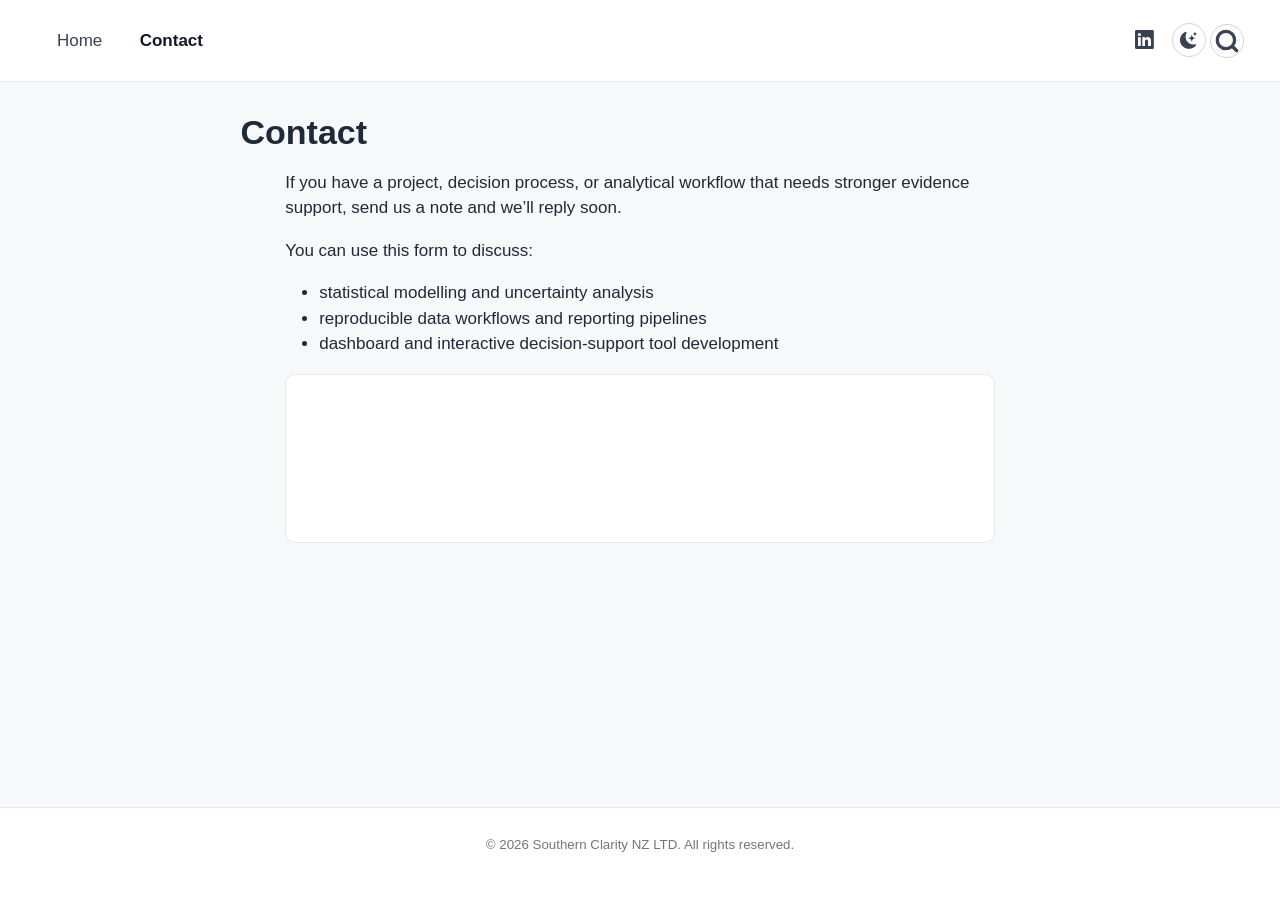
==== commit d933b6a6: "removing github icon" ====
--- a/docs/contact.html
+++ b/docs/contact.html
@@ -97,12 +97,7 @@
 </ul>
             <ul class="navbar-nav navbar-nav-scroll ms-auto">
   <li class="nav-item compact">
-    <a class="nav-link" href="https://github.com/southernclarity/southernclarity.github.io"> <i class="bi bi-github" role="img" aria-label="GitHub">
-</i> 
-<span class="menu-text"></span></a>
-  </li>  
-  <li class="nav-item compact">
-    <a class="nav-link" href="https://www.linkedin.com/"> <i class="bi bi-linkedin" role="img" aria-label="LinkedIn">
+    <a class="nav-link" href="https://www.linkedin.com/company/southern-clarity-nz"> <i class="bi bi-linkedin" role="img" aria-label="LinkedIn">
 </i> 
 <span class="menu-text"></span></a>
   </li>  
@@ -149,7 +144,7 @@
 <li>dashboard and interactive decision-support tool development</li>
 </ul>
 <div class="contact-form-embed">
-<iframe src="https://docs.google.com/forms/d/e/1FAIpQLSflMSCkD7V5EHzP6s8HobP6YRhNtr8Ji3t6Q5Ky5HDuzbse7g/viewform?embedded=true" width="100%" height="1260" frameborder="0" marginheight="0" marginwidth="0" loading="lazy">
+<iframe src="https://docs.google.com/forms/d/e/1FAIpQLSflMSCkD7V5EHzP6s8HobP6YRhNtr8Ji3t6Q5Ky5HDuzbse7g/viewform?embedded=true" title="Southern Clarity contact form" width="100%" frameborder="0" marginheight="0" marginwidth="0" loading="lazy">
 Loading…
 </iframe>
 </div>
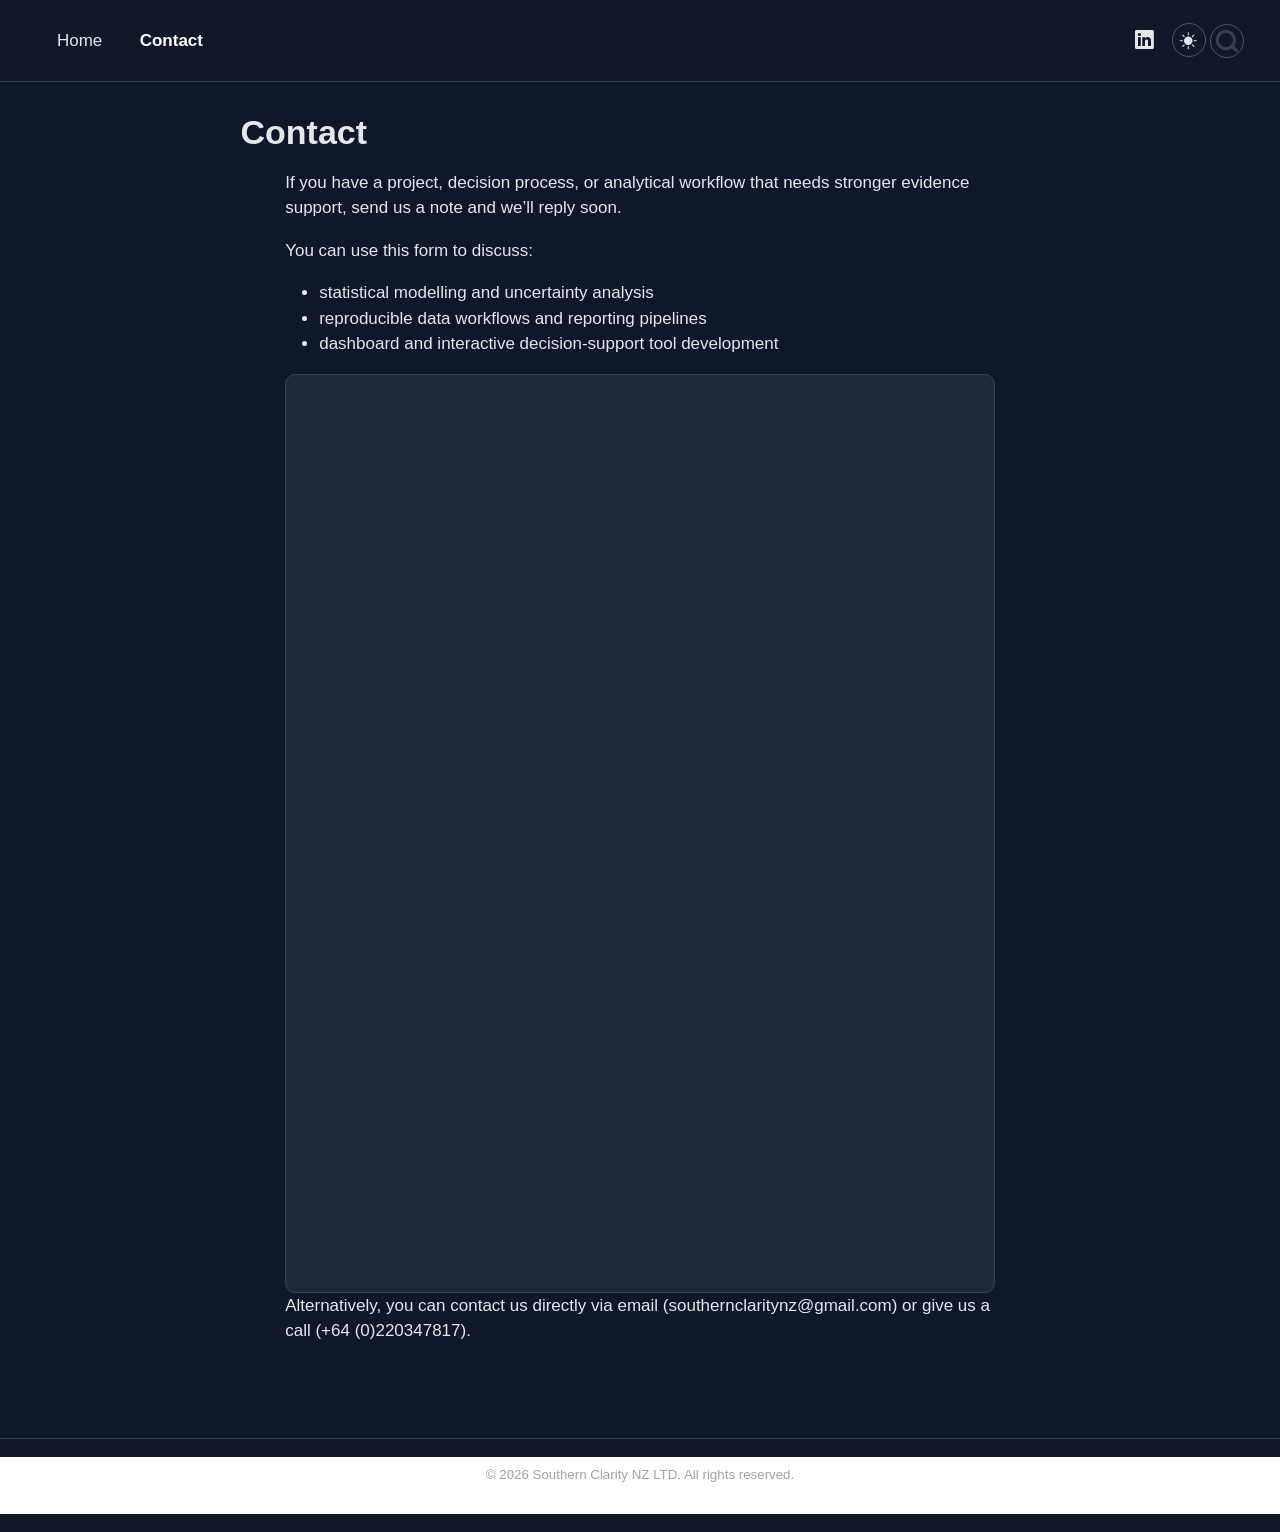
==== commit 3d14ac30: "quoarto links removed" ====
--- a/docs/contact.html
+++ b/docs/contact.html
@@ -2,7 +2,7 @@
 <html xmlns="http://www.w3.org/1999/xhtml" lang="en" xml:lang="en"><head>
 
 <meta charset="utf-8">
-<meta name="generator" content="quarto-1.8.26">
+<meta name="generator" content="quarto-1.6.42">
 
 <meta name="viewport" content="width=device-width, initial-scale=1.0, user-scalable=yes">
 
@@ -31,17 +31,15 @@
 <script src="site_libs/quarto-search/quarto-search.js"></script>
 <meta name="quarto:offset" content="./">
 <link href="./favicon.ico" rel="icon">
-<script src="site_libs/quarto-html/quarto.js" type="module"></script>
-<script src="site_libs/quarto-html/tabsets/tabsets.js" type="module"></script>
-<script src="site_libs/quarto-html/axe/axe-check.js" type="module"></script>
+<script src="site_libs/quarto-html/quarto.js"></script>
 <script src="site_libs/quarto-html/popper.min.js"></script>
 <script src="site_libs/quarto-html/tippy.umd.min.js"></script>
 <script src="site_libs/quarto-html/anchor.min.js"></script>
 <link href="site_libs/quarto-html/tippy.css" rel="stylesheet">
-<link href="site_libs/quarto-html/quarto-syntax-highlighting-587c61ba64f3a5504c4d52d930310e48.css" rel="stylesheet" id="quarto-text-highlighting-styles">
+<link href="site_libs/quarto-html/quarto-syntax-highlighting-2f5df379a58b258e96c21c0638c20c03.css" rel="stylesheet" id="quarto-text-highlighting-styles">
 <script src="site_libs/bootstrap/bootstrap.min.js"></script>
 <link href="site_libs/bootstrap/bootstrap-icons.css" rel="stylesheet">
-<link href="site_libs/bootstrap/bootstrap-1d4f84655f446305ac42a8f1abcf7405.min.css" rel="stylesheet" append-hash="true" id="quarto-bootstrap" data-mode="light">
+<link href="site_libs/bootstrap/bootstrap-79108a0fc1995748cbd19a5b0e3e3e7c.min.css" rel="stylesheet" append-hash="true" id="quarto-bootstrap" data-mode="light">
 <script id="quarto-search-options" type="application/json">{
   "location": "navbar",
   "copy-button": false,
@@ -74,7 +72,7 @@
 <link rel="stylesheet" href="blog.css">
 </head>
 
-<body class="nav-fixed fullcontent quarto-light">
+<body class="nav-fixed fullcontent">
 
 <div id="quarto-search-results"></div>
   <header id="quarto-header" class="headroom fixed-top">
@@ -148,445 +146,341 @@
 Loading…
 </iframe>
 </div>
+<p>Alternatively, you can contact us directly via email (southernclaritynz@gmail.com) or give us a call (+64 (0)220347817).</p>
 </section>
 
 
 
 </main> <!-- /main -->
 <script>
-
 (function () {
-
   const storageKey = "southern-clarity-theme";
-
   const toggleItemId = "theme-toggle-item";
-
   const toggleLinkId = "theme-toggle-link";
 
-
-
   function ensureToggle() {
-
     const rightNav = document.querySelector(".navbar .navbar-nav.ms-auto");
-
     if (!rightNav) return null;
 
-
-
     let toggleItem = document.getElementById(toggleItemId);
-
     if (!toggleItem) {
-
       toggleItem = document.createElement("li");
-
       toggleItem.id = toggleItemId;
-
       toggleItem.className = "nav-item compact";
-
       toggleItem.innerHTML = '<a id="' + toggleLinkId + '" class="nav-link theme-toggle-link" href="#" role="button" tabindex="0" aria-label="Toggle theme" title="Toggle theme"><i class="bi bi-moon-stars-fill" aria-hidden="true"></i></a>';
-
       rightNav.appendChild(toggleItem);
-
-    }
-
-
+    }
 
     return document.getElementById(toggleLinkId);
-
-  }
-
-
+  }
 
   function applyTheme(theme) {
-
     const isDark = theme === "dark";
-
     document.body.classList.toggle("theme-dark", isDark);
-
     document.body.classList.toggle("quarto-dark", isDark);
-
     document.body.classList.toggle("quarto-light", !isDark);
 
-
-
     const bootstrapStylesheet = document.getElementById("quarto-bootstrap");
-
     if (bootstrapStylesheet) {
-
       bootstrapStylesheet.setAttribute("data-mode", isDark ? "dark" : "light");
-
-    }
-
-
+    }
 
     const navbar = document.querySelector(".navbar");
-
     if (navbar) {
-
       navbar.setAttribute("data-bs-theme", isDark ? "dark" : "light");
-
-    }
-
-
+    }
 
     const footer = document.querySelector(".footer");
-
     if (footer) {
-
       footer.setAttribute("data-bs-theme", isDark ? "dark" : "light");
-
-    }
-
-
+    }
 
     const themeLink = ensureToggle();
-
     if (themeLink) {
-
       themeLink.setAttribute("aria-pressed", isDark ? "true" : "false");
-
       themeLink.setAttribute("aria-label", isDark ? "Switch to light mode" : "Switch to dark mode");
-
       themeLink.setAttribute("title", isDark ? "Switch to light mode" : "Switch to dark mode");
-
       const icon = themeLink.querySelector("i");
-
       if (icon) {
-
         icon.className = isDark ? "bi bi-sun-fill" : "bi bi-moon-stars-fill";
-
-      }
-
-    }
-
-  }
-
-
+      }
+    }
+  }
 
   function getInitialTheme() {
-
     const saved = localStorage.getItem(storageKey);
-
     if (saved === "light" || saved === "dark") return saved;
-
-    return window.matchMedia("(prefers-color-scheme: dark)").matches ? "dark" : "light";
-
-  }
-
-
+    return "dark";
+  }
 
   function initToggle() {
-
     const themeToggle = ensureToggle();
-
     if (!themeToggle) return;
 
-
-
     if (themeToggle.dataset.initialized === "true") return;
-
     themeToggle.dataset.initialized = "true";
 
-
-
     themeToggle.addEventListener("click", function (event) {
-
       event.preventDefault();
-
       event.stopPropagation();
-
       const nextTheme = document.body.classList.contains("theme-dark") ? "light" : "dark";
-
       localStorage.setItem(storageKey, nextTheme);
-
       applyTheme(nextTheme);
-
     });
 
-
-
     themeToggle.addEventListener("keydown", function (event) {
-
       if (event.key !== "Enter" && event.key !== " ") return;
-
       event.preventDefault();
-
       const nextTheme = document.body.classList.contains("theme-dark") ? "light" : "dark";
-
       localStorage.setItem(storageKey, nextTheme);
-
       applyTheme(nextTheme);
-
     });
-
-  }
-
-
+  }
 
   function bootThemeToggle() {
-
     ensureToggle();
-
     applyTheme(getInitialTheme());
-
     initToggle();
-
-  }
-
-
+  }
 
   if (document.readyState === "loading") {
-
     document.addEventListener("DOMContentLoaded", bootThemeToggle);
-
   } else {
-
     bootThemeToggle();
-
-  }
-
+  }
 })();
-
 </script>
-
 <script id="quarto-html-after-body" type="application/javascript">
-  window.document.addEventListener("DOMContentLoaded", function (event) {
-    const icon = "";
-    const anchorJS = new window.AnchorJS();
-    anchorJS.options = {
-      placement: 'right',
-      icon: icon
-    };
-    anchorJS.add('.anchored');
-    const isCodeAnnotation = (el) => {
-      for (const clz of el.classList) {
-        if (clz.startsWith('code-annotation-')) {                     
-          return true;
-        }
-      }
-      return false;
-    }
-    const onCopySuccess = function(e) {
-      // button target
-      const button = e.trigger;
-      // don't keep focus
-      button.blur();
-      // flash "checked"
-      button.classList.add('code-copy-button-checked');
-      var currentTitle = button.getAttribute("title");
-      button.setAttribute("title", "Copied!");
-      let tooltip;
-      if (window.bootstrap) {
-        button.setAttribute("data-bs-toggle", "tooltip");
-        button.setAttribute("data-bs-placement", "left");
-        button.setAttribute("data-bs-title", "Copied!");
-        tooltip = new bootstrap.Tooltip(button, 
-          { trigger: "manual", 
-            customClass: "code-copy-button-tooltip",
-            offset: [0, -8]});
-        tooltip.show();    
-      }
-      setTimeout(function() {
-        if (tooltip) {
-          tooltip.hide();
-          button.removeAttribute("data-bs-title");
-          button.removeAttribute("data-bs-toggle");
-          button.removeAttribute("data-bs-placement");
-        }
-        button.setAttribute("title", currentTitle);
-        button.classList.remove('code-copy-button-checked');
-      }, 1000);
-      // clear code selection
-      e.clearSelection();
-    }
-    const getTextToCopy = function(trigger) {
-      const outerScaffold = trigger.parentElement.cloneNode(true);
-      const codeEl = outerScaffold.querySelector('code');
+window.document.addEventListener("DOMContentLoaded", function (event) {
+  const toggleBodyColorMode = (bsSheetEl) => {
+    const mode = bsSheetEl.getAttribute("data-mode");
+    const bodyEl = window.document.querySelector("body");
+    if (mode === "dark") {
+      bodyEl.classList.add("quarto-dark");
+      bodyEl.classList.remove("quarto-light");
+    } else {
+      bodyEl.classList.add("quarto-light");
+      bodyEl.classList.remove("quarto-dark");
+    }
+  }
+  const toggleBodyColorPrimary = () => {
+    const bsSheetEl = window.document.querySelector("link#quarto-bootstrap");
+    if (bsSheetEl) {
+      toggleBodyColorMode(bsSheetEl);
+    }
+  }
+  toggleBodyColorPrimary();  
+  const icon = "";
+  const anchorJS = new window.AnchorJS();
+  anchorJS.options = {
+    placement: 'right',
+    icon: icon
+  };
+  anchorJS.add('.anchored');
+  const isCodeAnnotation = (el) => {
+    for (const clz of el.classList) {
+      if (clz.startsWith('code-annotation-')) {                     
+        return true;
+      }
+    }
+    return false;
+  }
+  const onCopySuccess = function(e) {
+    // button target
+    const button = e.trigger;
+    // don't keep focus
+    button.blur();
+    // flash "checked"
+    button.classList.add('code-copy-button-checked');
+    var currentTitle = button.getAttribute("title");
+    button.setAttribute("title", "Copied!");
+    let tooltip;
+    if (window.bootstrap) {
+      button.setAttribute("data-bs-toggle", "tooltip");
+      button.setAttribute("data-bs-placement", "left");
+      button.setAttribute("data-bs-title", "Copied!");
+      tooltip = new bootstrap.Tooltip(button, 
+        { trigger: "manual", 
+          customClass: "code-copy-button-tooltip",
+          offset: [0, -8]});
+      tooltip.show();    
+    }
+    setTimeout(function() {
+      if (tooltip) {
+        tooltip.hide();
+        button.removeAttribute("data-bs-title");
+        button.removeAttribute("data-bs-toggle");
+        button.removeAttribute("data-bs-placement");
+      }
+      button.setAttribute("title", currentTitle);
+      button.classList.remove('code-copy-button-checked');
+    }, 1000);
+    // clear code selection
+    e.clearSelection();
+  }
+  const getTextToCopy = function(trigger) {
+      const codeEl = trigger.previousElementSibling.cloneNode(true);
       for (const childEl of codeEl.children) {
         if (isCodeAnnotation(childEl)) {
           childEl.remove();
         }
       }
       return codeEl.innerText;
-    }
-    const clipboard = new window.ClipboardJS('.code-copy-button:not([data-in-quarto-modal])', {
-      text: getTextToCopy
+  }
+  const clipboard = new window.ClipboardJS('.code-copy-button:not([data-in-quarto-modal])', {
+    text: getTextToCopy
+  });
+  clipboard.on('success', onCopySuccess);
+  if (window.document.getElementById('quarto-embedded-source-code-modal')) {
+    const clipboardModal = new window.ClipboardJS('.code-copy-button[data-in-quarto-modal]', {
+      text: getTextToCopy,
+      container: window.document.getElementById('quarto-embedded-source-code-modal')
     });
-    clipboard.on('success', onCopySuccess);
-    if (window.document.getElementById('quarto-embedded-source-code-modal')) {
-      const clipboardModal = new window.ClipboardJS('.code-copy-button[data-in-quarto-modal]', {
-        text: getTextToCopy,
-        container: window.document.getElementById('quarto-embedded-source-code-modal')
-      });
-      clipboardModal.on('success', onCopySuccess);
-    }
-      var localhostRegex = new RegExp(/^(?:http|https):\/\/localhost\:?[0-9]*\//);
-      var mailtoRegex = new RegExp(/^mailto:/);
-        var filterRegex = new RegExp('/' + window.location.host + '/');
-      var isInternal = (href) => {
-          return filterRegex.test(href) || localhostRegex.test(href) || mailtoRegex.test(href);
-      }
-      // Inspect non-navigation links and adorn them if external
-     var links = window.document.querySelectorAll('a[href]:not(.nav-link):not(.navbar-brand):not(.toc-action):not(.sidebar-link):not(.sidebar-item-toggle):not(.pagination-link):not(.no-external):not([aria-hidden]):not(.dropdown-item):not(.quarto-navigation-tool):not(.about-link)');
-      for (var i=0; i<links.length; i++) {
-        const link = links[i];
-        if (!isInternal(link.href)) {
-          // undo the damage that might have been done by quarto-nav.js in the case of
-          // links that we want to consider external
-          if (link.dataset.originalHref !== undefined) {
-            link.href = link.dataset.originalHref;
+    clipboardModal.on('success', onCopySuccess);
+  }
+    var localhostRegex = new RegExp(/^(?:http|https):\/\/localhost\:?[0-9]*\//);
+    var mailtoRegex = new RegExp(/^mailto:/);
+      var filterRegex = new RegExp('/' + window.location.host + '/');
+    var isInternal = (href) => {
+        return filterRegex.test(href) || localhostRegex.test(href) || mailtoRegex.test(href);
+    }
+    // Inspect non-navigation links and adorn them if external
+ 	var links = window.document.querySelectorAll('a[href]:not(.nav-link):not(.navbar-brand):not(.toc-action):not(.sidebar-link):not(.sidebar-item-toggle):not(.pagination-link):not(.no-external):not([aria-hidden]):not(.dropdown-item):not(.quarto-navigation-tool):not(.about-link)');
+    for (var i=0; i<links.length; i++) {
+      const link = links[i];
+      if (!isInternal(link.href)) {
+        // undo the damage that might have been done by quarto-nav.js in the case of
+        // links that we want to consider external
+        if (link.dataset.originalHref !== undefined) {
+          link.href = link.dataset.originalHref;
+        }
+      }
+    }
+  function tippyHover(el, contentFn, onTriggerFn, onUntriggerFn) {
+    const config = {
+      allowHTML: true,
+      maxWidth: 500,
+      delay: 100,
+      arrow: false,
+      appendTo: function(el) {
+          return el.parentElement;
+      },
+      interactive: true,
+      interactiveBorder: 10,
+      theme: 'quarto',
+      placement: 'bottom-start',
+    };
+    if (contentFn) {
+      config.content = contentFn;
+    }
+    if (onTriggerFn) {
+      config.onTrigger = onTriggerFn;
+    }
+    if (onUntriggerFn) {
+      config.onUntrigger = onUntriggerFn;
+    }
+    window.tippy(el, config); 
+  }
+  const noterefs = window.document.querySelectorAll('a[role="doc-noteref"]');
+  for (var i=0; i<noterefs.length; i++) {
+    const ref = noterefs[i];
+    tippyHover(ref, function() {
+      // use id or data attribute instead here
+      let href = ref.getAttribute('data-footnote-href') || ref.getAttribute('href');
+      try { href = new URL(href).hash; } catch {}
+      const id = href.replace(/^#\/?/, "");
+      const note = window.document.getElementById(id);
+      if (note) {
+        return note.innerHTML;
+      } else {
+        return "";
+      }
+    });
+  }
+  const xrefs = window.document.querySelectorAll('a.quarto-xref');
+  const processXRef = (id, note) => {
+    // Strip column container classes
+    const stripColumnClz = (el) => {
+      el.classList.remove("page-full", "page-columns");
+      if (el.children) {
+        for (const child of el.children) {
+          stripColumnClz(child);
+        }
+      }
+    }
+    stripColumnClz(note)
+    if (id === null || id.startsWith('sec-')) {
+      // Special case sections, only their first couple elements
+      const container = document.createElement("div");
+      if (note.children && note.children.length > 2) {
+        container.appendChild(note.children[0].cloneNode(true));
+        for (let i = 1; i < note.children.length; i++) {
+          const child = note.children[i];
+          if (child.tagName === "P" && child.innerText === "") {
+            continue;
+          } else {
+            container.appendChild(child.cloneNode(true));
+            break;
           }
         }
-      }
-    function tippyHover(el, contentFn, onTriggerFn, onUntriggerFn) {
-      const config = {
-        allowHTML: true,
-        maxWidth: 500,
-        delay: 100,
-        arrow: false,
-        appendTo: function(el) {
-            return el.parentElement;
-        },
-        interactive: true,
-        interactiveBorder: 10,
-        theme: 'quarto',
-        placement: 'bottom-start',
-      };
-      if (contentFn) {
-        config.content = contentFn;
-      }
-      if (onTriggerFn) {
-        config.onTrigger = onTriggerFn;
-      }
-      if (onUntriggerFn) {
-        config.onUntrigger = onUntriggerFn;
-      }
-      window.tippy(el, config); 
-    }
-    const noterefs = window.document.querySelectorAll('a[role="doc-noteref"]');
-    for (var i=0; i<noterefs.length; i++) {
-      const ref = noterefs[i];
-      tippyHover(ref, function() {
-        // use id or data attribute instead here
-        let href = ref.getAttribute('data-footnote-href') || ref.getAttribute('href');
-        try { href = new URL(href).hash; } catch {}
-        const id = href.replace(/^#\/?/, "");
-        const note = window.document.getElementById(id);
-        if (note) {
-          return note.innerHTML;
-        } else {
-          return "";
-        }
-      });
-    }
-    const xrefs = window.document.querySelectorAll('a.quarto-xref');
-    const processXRef = (id, note) => {
-      // Strip column container classes
-      const stripColumnClz = (el) => {
-        el.classList.remove("page-full", "page-columns");
-        if (el.children) {
-          for (const child of el.children) {
-            stripColumnClz(child);
-          }
-        }
-      }
-      stripColumnClz(note)
-      if (id === null || id.startsWith('sec-')) {
-        // Special case sections, only their first couple elements
-        const container = document.createElement("div");
-        if (note.children && note.children.length > 2) {
-          container.appendChild(note.children[0].cloneNode(true));
-          for (let i = 1; i < note.children.length; i++) {
-            const child = note.children[i];
-            if (child.tagName === "P" && child.innerText === "") {
-              continue;
-            } else {
-              container.appendChild(child.cloneNode(true));
-              break;
-            }
-          }
-          if (window.Quarto?.typesetMath) {
-            window.Quarto.typesetMath(container);
-          }
-          return container.innerHTML
-        } else {
-          if (window.Quarto?.typesetMath) {
-            window.Quarto.typesetMath(note);
-          }
-          return note.innerHTML;
-        }
+        if (window.Quarto?.typesetMath) {
+          window.Quarto.typesetMath(container);
+        }
+        return container.innerHTML
       } else {
-        // Remove any anchor links if they are present
-        const anchorLink = note.querySelector('a.anchorjs-link');
-        if (anchorLink) {
-          anchorLink.remove();
-        }
         if (window.Quarto?.typesetMath) {
           window.Quarto.typesetMath(note);
         }
-        if (note.classList.contains("callout")) {
-          return note.outerHTML;
-        } else {
-          return note.innerHTML;
-        }
-      }
-    }
-    for (var i=0; i<xrefs.length; i++) {
-      const xref = xrefs[i];
-      tippyHover(xref, undefined, function(instance) {
-        instance.disable();
-        let url = xref.getAttribute('href');
-        let hash = undefined; 
-        if (url.startsWith('#')) {
-          hash = url;
-        } else {
-          try { hash = new URL(url).hash; } catch {}
-        }
-        if (hash) {
-          const id = hash.replace(/^#\/?/, "");
-          const note = window.document.getElementById(id);
-          if (note !== null) {
-            try {
-              const html = processXRef(id, note.cloneNode(true));
-              instance.setContent(html);
-            } finally {
-              instance.enable();
-              instance.show();
-            }
-          } else {
-            // See if we can fetch this
-            fetch(url.split('#')[0])
-            .then(res => res.text())
-            .then(html => {
-              const parser = new DOMParser();
-              const htmlDoc = parser.parseFromString(html, "text/html");
-              const note = htmlDoc.getElementById(id);
-              if (note !== null) {
-                const html = processXRef(id, note);
-                instance.setContent(html);
-              } 
-            }).finally(() => {
-              instance.enable();
-              instance.show();
-            });
+        return note.innerHTML;
+      }
+    } else {
+      // Remove any anchor links if they are present
+      const anchorLink = note.querySelector('a.anchorjs-link');
+      if (anchorLink) {
+        anchorLink.remove();
+      }
+      if (window.Quarto?.typesetMath) {
+        window.Quarto.typesetMath(note);
+      }
+      if (note.classList.contains("callout")) {
+        return note.outerHTML;
+      } else {
+        return note.innerHTML;
+      }
+    }
+  }
+  for (var i=0; i<xrefs.length; i++) {
+    const xref = xrefs[i];
+    tippyHover(xref, undefined, function(instance) {
+      instance.disable();
+      let url = xref.getAttribute('href');
+      let hash = undefined; 
+      if (url.startsWith('#')) {
+        hash = url;
+      } else {
+        try { hash = new URL(url).hash; } catch {}
+      }
+      if (hash) {
+        const id = hash.replace(/^#\/?/, "");
+        const note = window.document.getElementById(id);
+        if (note !== null) {
+          try {
+            const html = processXRef(id, note.cloneNode(true));
+            instance.setContent(html);
+          } finally {
+            instance.enable();
+            instance.show();
           }
         } else {
-          // See if we can fetch a full url (with no hash to target)
-          // This is a special case and we should probably do some content thinning / targeting
-          fetch(url)
+          // See if we can fetch this
+          fetch(url.split('#')[0])
           .then(res => res.text())
           .then(html => {
             const parser = new DOMParser();
             const htmlDoc = parser.parseFromString(html, "text/html");
-            const note = htmlDoc.querySelector('main.content');
+            const note = htmlDoc.getElementById(id);
             if (note !== null) {
-              // This should only happen for chapter cross references
-              // (since there is no id in the URL)
-              // remove the first header
-              if (note.children.length > 0 && note.children[0].tagName === "HEADER") {
-                note.children[0].remove();
-              }
-              const html = processXRef(null, note);
+              const html = processXRef(id, note);
               instance.setContent(html);
             } 
           }).finally(() => {
@@ -594,161 +488,185 @@
             instance.show();
           });
         }
-      }, function(instance) {
+      } else {
+        // See if we can fetch a full url (with no hash to target)
+        // This is a special case and we should probably do some content thinning / targeting
+        fetch(url)
+        .then(res => res.text())
+        .then(html => {
+          const parser = new DOMParser();
+          const htmlDoc = parser.parseFromString(html, "text/html");
+          const note = htmlDoc.querySelector('main.content');
+          if (note !== null) {
+            // This should only happen for chapter cross references
+            // (since there is no id in the URL)
+            // remove the first header
+            if (note.children.length > 0 && note.children[0].tagName === "HEADER") {
+              note.children[0].remove();
+            }
+            const html = processXRef(null, note);
+            instance.setContent(html);
+          } 
+        }).finally(() => {
+          instance.enable();
+          instance.show();
+        });
+      }
+    }, function(instance) {
+    });
+  }
+      let selectedAnnoteEl;
+      const selectorForAnnotation = ( cell, annotation) => {
+        let cellAttr = 'data-code-cell="' + cell + '"';
+        let lineAttr = 'data-code-annotation="' +  annotation + '"';
+        const selector = 'span[' + cellAttr + '][' + lineAttr + ']';
+        return selector;
+      }
+      const selectCodeLines = (annoteEl) => {
+        const doc = window.document;
+        const targetCell = annoteEl.getAttribute("data-target-cell");
+        const targetAnnotation = annoteEl.getAttribute("data-target-annotation");
+        const annoteSpan = window.document.querySelector(selectorForAnnotation(targetCell, targetAnnotation));
+        const lines = annoteSpan.getAttribute("data-code-lines").split(",");
+        const lineIds = lines.map((line) => {
+          return targetCell + "-" + line;
+        })
+        let top = null;
+        let height = null;
+        let parent = null;
+        if (lineIds.length > 0) {
+            //compute the position of the single el (top and bottom and make a div)
+            const el = window.document.getElementById(lineIds[0]);
+            top = el.offsetTop;
+            height = el.offsetHeight;
+            parent = el.parentElement.parentElement;
+          if (lineIds.length > 1) {
+            const lastEl = window.document.getElementById(lineIds[lineIds.length - 1]);
+            const bottom = lastEl.offsetTop + lastEl.offsetHeight;
+            height = bottom - top;
+          }
+          if (top !== null && height !== null && parent !== null) {
+            // cook up a div (if necessary) and position it 
+            let div = window.document.getElementById("code-annotation-line-highlight");
+            if (div === null) {
+              div = window.document.createElement("div");
+              div.setAttribute("id", "code-annotation-line-highlight");
+              div.style.position = 'absolute';
+              parent.appendChild(div);
+            }
+            div.style.top = top - 2 + "px";
+            div.style.height = height + 4 + "px";
+            div.style.left = 0;
+            let gutterDiv = window.document.getElementById("code-annotation-line-highlight-gutter");
+            if (gutterDiv === null) {
+              gutterDiv = window.document.createElement("div");
+              gutterDiv.setAttribute("id", "code-annotation-line-highlight-gutter");
+              gutterDiv.style.position = 'absolute';
+              const codeCell = window.document.getElementById(targetCell);
+              const gutter = codeCell.querySelector('.code-annotation-gutter');
+              gutter.appendChild(gutterDiv);
+            }
+            gutterDiv.style.top = top - 2 + "px";
+            gutterDiv.style.height = height + 4 + "px";
+          }
+          selectedAnnoteEl = annoteEl;
+        }
+      };
+      const unselectCodeLines = () => {
+        const elementsIds = ["code-annotation-line-highlight", "code-annotation-line-highlight-gutter"];
+        elementsIds.forEach((elId) => {
+          const div = window.document.getElementById(elId);
+          if (div) {
+            div.remove();
+          }
+        });
+        selectedAnnoteEl = undefined;
+      };
+        // Handle positioning of the toggle
+    window.addEventListener(
+      "resize",
+      throttle(() => {
+        elRect = undefined;
+        if (selectedAnnoteEl) {
+          selectCodeLines(selectedAnnoteEl);
+        }
+      }, 10)
+    );
+    function throttle(fn, ms) {
+    let throttle = false;
+    let timer;
+      return (...args) => {
+        if(!throttle) { // first call gets through
+            fn.apply(this, args);
+            throttle = true;
+        } else { // all the others get throttled
+            if(timer) clearTimeout(timer); // cancel #2
+            timer = setTimeout(() => {
+              fn.apply(this, args);
+              timer = throttle = false;
+            }, ms);
+        }
+      };
+    }
+      // Attach click handler to the DT
+      const annoteDls = window.document.querySelectorAll('dt[data-target-cell]');
+      for (const annoteDlNode of annoteDls) {
+        annoteDlNode.addEventListener('click', (event) => {
+          const clickedEl = event.target;
+          if (clickedEl !== selectedAnnoteEl) {
+            unselectCodeLines();
+            const activeEl = window.document.querySelector('dt[data-target-cell].code-annotation-active');
+            if (activeEl) {
+              activeEl.classList.remove('code-annotation-active');
+            }
+            selectCodeLines(clickedEl);
+            clickedEl.classList.add('code-annotation-active');
+          } else {
+            // Unselect the line
+            unselectCodeLines();
+            clickedEl.classList.remove('code-annotation-active');
+          }
+        });
+      }
+  const findCites = (el) => {
+    const parentEl = el.parentElement;
+    if (parentEl) {
+      const cites = parentEl.dataset.cites;
+      if (cites) {
+        return {
+          el,
+          cites: cites.split(' ')
+        };
+      } else {
+        return findCites(el.parentElement)
+      }
+    } else {
+      return undefined;
+    }
+  };
+  var bibliorefs = window.document.querySelectorAll('a[role="doc-biblioref"]');
+  for (var i=0; i<bibliorefs.length; i++) {
+    const ref = bibliorefs[i];
+    const citeInfo = findCites(ref);
+    if (citeInfo) {
+      tippyHover(citeInfo.el, function() {
+        var popup = window.document.createElement('div');
+        citeInfo.cites.forEach(function(cite) {
+          var citeDiv = window.document.createElement('div');
+          citeDiv.classList.add('hanging-indent');
+          citeDiv.classList.add('csl-entry');
+          var biblioDiv = window.document.getElementById('ref-' + cite);
+          if (biblioDiv) {
+            citeDiv.innerHTML = biblioDiv.innerHTML;
+          }
+          popup.appendChild(citeDiv);
+        });
+        return popup.innerHTML;
       });
     }
-        let selectedAnnoteEl;
-        const selectorForAnnotation = ( cell, annotation) => {
-          let cellAttr = 'data-code-cell="' + cell + '"';
-          let lineAttr = 'data-code-annotation="' +  annotation + '"';
-          const selector = 'span[' + cellAttr + '][' + lineAttr + ']';
-          return selector;
-        }
-        const selectCodeLines = (annoteEl) => {
-          const doc = window.document;
-          const targetCell = annoteEl.getAttribute("data-target-cell");
-          const targetAnnotation = annoteEl.getAttribute("data-target-annotation");
-          const annoteSpan = window.document.querySelector(selectorForAnnotation(targetCell, targetAnnotation));
-          const lines = annoteSpan.getAttribute("data-code-lines").split(",");
-          const lineIds = lines.map((line) => {
-            return targetCell + "-" + line;
-          })
-          let top = null;
-          let height = null;
-          let parent = null;
-          if (lineIds.length > 0) {
-              //compute the position of the single el (top and bottom and make a div)
-              const el = window.document.getElementById(lineIds[0]);
-              top = el.offsetTop;
-              height = el.offsetHeight;
-              parent = el.parentElement.parentElement;
-            if (lineIds.length > 1) {
-              const lastEl = window.document.getElementById(lineIds[lineIds.length - 1]);
-              const bottom = lastEl.offsetTop + lastEl.offsetHeight;
-              height = bottom - top;
-            }
-            if (top !== null && height !== null && parent !== null) {
-              // cook up a div (if necessary) and position it 
-              let div = window.document.getElementById("code-annotation-line-highlight");
-              if (div === null) {
-                div = window.document.createElement("div");
-                div.setAttribute("id", "code-annotation-line-highlight");
-                div.style.position = 'absolute';
-                parent.appendChild(div);
-              }
-              div.style.top = top - 2 + "px";
-              div.style.height = height + 4 + "px";
-              div.style.left = 0;
-              let gutterDiv = window.document.getElementById("code-annotation-line-highlight-gutter");
-              if (gutterDiv === null) {
-                gutterDiv = window.document.createElement("div");
-                gutterDiv.setAttribute("id", "code-annotation-line-highlight-gutter");
-                gutterDiv.style.position = 'absolute';
-                const codeCell = window.document.getElementById(targetCell);
-                const gutter = codeCell.querySelector('.code-annotation-gutter');
-                gutter.appendChild(gutterDiv);
-              }
-              gutterDiv.style.top = top - 2 + "px";
-              gutterDiv.style.height = height + 4 + "px";
-            }
-            selectedAnnoteEl = annoteEl;
-          }
-        };
-        const unselectCodeLines = () => {
-          const elementsIds = ["code-annotation-line-highlight", "code-annotation-line-highlight-gutter"];
-          elementsIds.forEach((elId) => {
-            const div = window.document.getElementById(elId);
-            if (div) {
-              div.remove();
-            }
-          });
-          selectedAnnoteEl = undefined;
-        };
-          // Handle positioning of the toggle
-      window.addEventListener(
-        "resize",
-        throttle(() => {
-          elRect = undefined;
-          if (selectedAnnoteEl) {
-            selectCodeLines(selectedAnnoteEl);
-          }
-        }, 10)
-      );
-      function throttle(fn, ms) {
-      let throttle = false;
-      let timer;
-        return (...args) => {
-          if(!throttle) { // first call gets through
-              fn.apply(this, args);
-              throttle = true;
-          } else { // all the others get throttled
-              if(timer) clearTimeout(timer); // cancel #2
-              timer = setTimeout(() => {
-                fn.apply(this, args);
-                timer = throttle = false;
-              }, ms);
-          }
-        };
-      }
-        // Attach click handler to the DT
-        const annoteDls = window.document.querySelectorAll('dt[data-target-cell]');
-        for (const annoteDlNode of annoteDls) {
-          annoteDlNode.addEventListener('click', (event) => {
-            const clickedEl = event.target;
-            if (clickedEl !== selectedAnnoteEl) {
-              unselectCodeLines();
-              const activeEl = window.document.querySelector('dt[data-target-cell].code-annotation-active');
-              if (activeEl) {
-                activeEl.classList.remove('code-annotation-active');
-              }
-              selectCodeLines(clickedEl);
-              clickedEl.classList.add('code-annotation-active');
-            } else {
-              // Unselect the line
-              unselectCodeLines();
-              clickedEl.classList.remove('code-annotation-active');
-            }
-          });
-        }
-    const findCites = (el) => {
-      const parentEl = el.parentElement;
-      if (parentEl) {
-        const cites = parentEl.dataset.cites;
-        if (cites) {
-          return {
-            el,
-            cites: cites.split(' ')
-          };
-        } else {
-          return findCites(el.parentElement)
-        }
-      } else {
-        return undefined;
-      }
-    };
-    var bibliorefs = window.document.querySelectorAll('a[role="doc-biblioref"]');
-    for (var i=0; i<bibliorefs.length; i++) {
-      const ref = bibliorefs[i];
-      const citeInfo = findCites(ref);
-      if (citeInfo) {
-        tippyHover(citeInfo.el, function() {
-          var popup = window.document.createElement('div');
-          citeInfo.cites.forEach(function(cite) {
-            var citeDiv = window.document.createElement('div');
-            citeDiv.classList.add('hanging-indent');
-            citeDiv.classList.add('csl-entry');
-            var biblioDiv = window.document.getElementById('ref-' + cite);
-            if (biblioDiv) {
-              citeDiv.innerHTML = biblioDiv.innerHTML;
-            }
-            popup.appendChild(citeDiv);
-          });
-          return popup.innerHTML;
-        });
-      }
-    }
-  });
-  </script>
+  }
+});
+</script>
 </div> <!-- /content -->
 <footer class="footer">
   <div class="nav-footer">
--- a/docs/site_libs/quarto-html/quarto-syntax-highlighting-2f5df379a58b258e96c21c0638c20c03.css
+++ b/docs/site_libs/quarto-html/quarto-syntax-highlighting-2f5df379a58b258e96c21c0638c20c03.css
@@ -0,0 +1,205 @@
+/* quarto syntax highlight colors */
+:root {
+  --quarto-hl-ot-color: #003B4F;
+  --quarto-hl-at-color: #657422;
+  --quarto-hl-ss-color: #20794D;
+  --quarto-hl-an-color: #5E5E5E;
+  --quarto-hl-fu-color: #4758AB;
+  --quarto-hl-st-color: #20794D;
+  --quarto-hl-cf-color: #003B4F;
+  --quarto-hl-op-color: #5E5E5E;
+  --quarto-hl-er-color: #AD0000;
+  --quarto-hl-bn-color: #AD0000;
+  --quarto-hl-al-color: #AD0000;
+  --quarto-hl-va-color: #111111;
+  --quarto-hl-bu-color: inherit;
+  --quarto-hl-ex-color: inherit;
+  --quarto-hl-pp-color: #AD0000;
+  --quarto-hl-in-color: #5E5E5E;
+  --quarto-hl-vs-color: #20794D;
+  --quarto-hl-wa-color: #5E5E5E;
+  --quarto-hl-do-color: #5E5E5E;
+  --quarto-hl-im-color: #00769E;
+  --quarto-hl-ch-color: #20794D;
+  --quarto-hl-dt-color: #AD0000;
+  --quarto-hl-fl-color: #AD0000;
+  --quarto-hl-co-color: #5E5E5E;
+  --quarto-hl-cv-color: #5E5E5E;
+  --quarto-hl-cn-color: #8f5902;
+  --quarto-hl-sc-color: #5E5E5E;
+  --quarto-hl-dv-color: #AD0000;
+  --quarto-hl-kw-color: #003B4F;
+}
+
+/* other quarto variables */
+:root {
+  --quarto-font-monospace: SFMono-Regular, Menlo, Monaco, Consolas, "Liberation Mono", "Courier New", monospace;
+}
+
+pre > code.sourceCode > span {
+  color: #003B4F;
+}
+
+code span {
+  color: #003B4F;
+}
+
+code.sourceCode > span {
+  color: #003B4F;
+}
+
+div.sourceCode,
+div.sourceCode pre.sourceCode {
+  color: #003B4F;
+}
+
+code span.ot {
+  color: #003B4F;
+  font-style: inherit;
+}
+
+code span.at {
+  color: #657422;
+  font-style: inherit;
+}
+
+code span.ss {
+  color: #20794D;
+  font-style: inherit;
+}
+
+code span.an {
+  color: #5E5E5E;
+  font-style: inherit;
+}
+
+code span.fu {
+  color: #4758AB;
+  font-style: inherit;
+}
+
+code span.st {
+  color: #20794D;
+  font-style: inherit;
+}
+
+code span.cf {
+  color: #003B4F;
+  font-weight: bold;
+  font-style: inherit;
+}
+
+code span.op {
+  color: #5E5E5E;
+  font-style: inherit;
+}
+
+code span.er {
+  color: #AD0000;
+  font-style: inherit;
+}
+
+code span.bn {
+  color: #AD0000;
+  font-style: inherit;
+}
+
+code span.al {
+  color: #AD0000;
+  font-style: inherit;
+}
+
+code span.va {
+  color: #111111;
+  font-style: inherit;
+}
+
+code span.bu {
+  font-style: inherit;
+}
+
+code span.ex {
+  font-style: inherit;
+}
+
+code span.pp {
+  color: #AD0000;
+  font-style: inherit;
+}
+
+code span.in {
+  color: #5E5E5E;
+  font-style: inherit;
+}
+
+code span.vs {
+  color: #20794D;
+  font-style: inherit;
+}
+
+code span.wa {
+  color: #5E5E5E;
+  font-style: italic;
+}
+
+code span.do {
+  color: #5E5E5E;
+  font-style: italic;
+}
+
+code span.im {
+  color: #00769E;
+  font-style: inherit;
+}
+
+code span.ch {
+  color: #20794D;
+  font-style: inherit;
+}
+
+code span.dt {
+  color: #AD0000;
+  font-style: inherit;
+}
+
+code span.fl {
+  color: #AD0000;
+  font-style: inherit;
+}
+
+code span.co {
+  color: #5E5E5E;
+  font-style: inherit;
+}
+
+code span.cv {
+  color: #5E5E5E;
+  font-style: italic;
+}
+
+code span.cn {
+  color: #8f5902;
+  font-style: inherit;
+}
+
+code span.sc {
+  color: #5E5E5E;
+  font-style: inherit;
+}
+
+code span.dv {
+  color: #AD0000;
+  font-style: inherit;
+}
+
+code span.kw {
+  color: #003B4F;
+  font-weight: bold;
+  font-style: inherit;
+}
+
+.prevent-inlining {
+  content: "</";
+}
+
+/*# sourceMappingURL=35eb38a806ee71ea6d2563be2308c832.css.map */
--- a/docs/blog.css
+++ b/docs/blog.css
@@ -18,6 +18,8 @@
   width: min(1000px, 92%);
   margin: 0 auto;
 }
+
+
 
 .site-header,
 .navbar {
@@ -131,22 +133,58 @@
 
 .hero {
   position: relative;
-  background: #111827;
-  background-image: url("images/Dunedin_network_800x533.png");
-  background-size: contain;
-  background-position: center;
-  background-repeat: no-repeat;
+  background: transparent;
   color: #ffffff;
-  min-height: 68vh;
+  min-height: clamp(420px, 68vh, 860px);
   display: flex;
   align-items: center;
   padding: 96px 0;
+  overflow: hidden;
+}
+
+.hero + section {
+  margin-top: 30px;
+}
+
+.hero-media {
+  position: absolute;
+  inset: 0;
+  z-index: 0;
+}
+
+.hero-media p {
+  margin: 0;
+  height: 100%;
+}
+
+.hero-banner {
+  width: 100%;
+  height: 100%;
+  object-fit: cover;
+  object-position: center;
+  display: block;
 }
 
 .landing-page #quarto-document-content {
   padding-top: 0;
   padding-left: 0;
   padding-right: 0;
+}
+
+.landing-page #quarto-content {
+  padding-left: 0 !important;
+  padding-right: 0 !important;
+  margin-left: 0 !important;
+  margin-right: 0 !important;
+  max-width: none !important;
+  width: 100% !important;
+}
+
+.landing-page #quarto-content.quarto-container,
+.landing-page .quarto-container.page-columns,
+.landing-page .page-layout-article {
+  max-width: none !important;
+  width: 100% !important;
 }
 
 .landing-page #quarto-content,
@@ -161,21 +199,37 @@
 }
 
 .landing-page .hero {
-  margin-left: calc(50% - 50vw);
-  margin-right: calc(50% - 50vw);
+  width: 100vw;
+  margin-left: 50%;
+  margin-right: 0;
+  transform: translateX(-50%);
 }
 
 .hero::before {
   content: "";
   position: absolute;
   inset: 0;
-  background: rgba(17, 24, 39, 0.58);
+  background:
+    linear-gradient(180deg, rgba(2, 6, 23, 0.62) 0%, rgba(2, 6, 23, 0.48) 42%, rgba(2, 6, 23, 0.70) 100%),
+    radial-gradient(120% 90% at 50% 40%, rgba(15, 23, 42, 0.08) 0%, rgba(15, 23, 42, 0.38) 100%);
+  z-index: 1;
 }
 
 .hero .container {
   position: relative;
-  z-index: 1;
+  z-index: 2;
   text-align: center;
+  width: min(820px, 92%);
+  margin: 0 auto;
+  padding: clamp(1.6rem, 2.8vw, 2.4rem);
+  border-radius: 20px;
+  background: linear-gradient(
+    180deg,
+    rgba(15, 23, 42, 0.24) 0%,
+    rgba(15, 23, 42, 0.12) 100%
+  );
+  backdrop-filter: blur(6px);
+  box-shadow: 0 12px 30px rgba(2, 6, 23, 0.18);
 }
 
 .eyebrow {
@@ -183,18 +237,29 @@
   font-size: 0.85rem;
   letter-spacing: 0.08em;
   text-transform: uppercase;
-  opacity: 0.85;
+  opacity: 0.98;
+  color: #e2e8f0;
+  text-shadow: 0 1px 2px rgba(2, 6, 23, 0.45);
 }
 
 .hero h1 {
-  margin: 0.4rem 0 0.6rem;
-  font-size: clamp(2rem, 4vw, 3rem);
+  margin: 0.5rem 0 0.9rem;
+  font-size: clamp(2.4rem, 4.5vw, 3.4rem);
+  font-weight: 700;
+  letter-spacing: -0.02em;
+  line-height: 1.1;
+  color: #ffffff;
+  text-shadow: 0 3px 14px rgba(2, 6, 23, 0.45);
 }
 
 .hero p {
   margin-left: auto;
   margin-right: auto;
-  max-width: 700px;
+  max-width: 640px;
+  font-size: 1.08rem;
+  line-height: 1.65;
+  color: rgba(241, 245, 249, 0.92);
+  text-shadow: 0 1px 4px rgba(2, 6, 23, 0.42);
 }
 
 .hero-actions {
@@ -221,8 +286,9 @@
 }
 
 .section {
-  padding: 48px 0;
-}
+  padding: 64px 0;
+}
+
 
 .section-heading-spacer {
   height: 2.5rem;
@@ -231,15 +297,27 @@
 .template-grid {
   margin-top: 1rem;
   display: grid;
-  grid-template-columns: repeat(auto-fit, minmax(220px, 1fr));
-  gap: 16px;
+  grid-template-columns: repeat(3, minmax(0, 1fr));
+  gap: 20px;
+}
+
+@media (max-width: 1000px) {
+  .template-grid {
+    grid-template-columns: repeat(2, minmax(0, 1fr));
+  }
+}
+
+@media (max-width: 700px) {
+  .template-grid {
+    grid-template-columns: 1fr;
+  }
 }
 
 .template-card {
   background: #ffffff;
   border: 1px solid #e5e7eb;
   border-radius: 10px;
-  padding: 16px;
+  padding: 20px;
 }
 
 .template-card h3 {
@@ -249,6 +327,7 @@
 .section-intro {
   margin-bottom: 1rem;
   color: #4b5563;
+  max-width: 760px;
 }
 
 .case-grid {
@@ -267,9 +346,11 @@
 
 .case-image {
   display: block;
-  width: 100%;
-  height: 220px;
+  width: calc(100% - 32px);
+  height: 240px;
   object-fit: cover;
+  margin: 16px 16px 0 16px;
+  border-radius: 8px;
 }
 
 .case-card h3,
@@ -283,9 +364,101 @@
   margin-bottom: 8px;
 }
 
+.case-card .case-title-link {
+  color: inherit;
+  text-decoration: none;
+}
+
+.case-card .case-title-link:hover,
+.case-card .case-title-link:focus {
+  text-decoration: underline;
+}
+
+.case-card h3 .anchorjs-link {
+  display: none !important;
+}
+
+.case-card .case-title-icon {
+  display: inline-flex;
+  align-items: center;
+  justify-content: center;
+  margin-left: 6px;
+  color: #2563eb;
+  text-decoration: none;
+  vertical-align: middle;
+}
+
+.case-card .case-title-icon:hover,
+.case-card .case-title-icon:focus {
+  color: #1d4ed8;
+}
+
 .case-card p {
   margin-top: 0;
   margin-bottom: 16px;
+}
+
+.case-card .case-read-more {
+  display: inline-block;
+  margin-top: 10px;
+}
+
+.selected-work-carousel {
+  position: relative;
+  display: flex;
+  align-items: center;
+  gap: 12px;
+  margin-top: 1rem;
+}
+
+.case-carousel-track {
+  display: grid;
+  grid-auto-flow: column;
+  grid-auto-columns: calc(50% - 8px);
+  gap: 16px;
+  overflow: hidden;
+  scroll-behavior: smooth;
+  width: 100%;
+}
+
+.case-carousel-track .case-card {
+  min-width: 0;
+}
+
+.carousel-button {
+  flex: 0 0 auto;
+  width: 44px;
+  height: 44px;
+  border-radius: 999px;
+  border: 1px solid #d1d5db;
+  background: #ffffff;
+  color: #1f2937;
+  font-size: 1.8rem;
+  line-height: 1;
+  display: inline-flex;
+  align-items: center;
+  justify-content: center;
+  cursor: pointer;
+  transition: transform 0.15s ease, box-shadow 0.15s ease, background 0.15s ease;
+}
+
+.carousel-button:hover {
+  transform: translateY(-1px);
+  box-shadow: 0 8px 18px rgba(15, 23, 42, 0.16);
+}
+
+body.theme-dark .carousel-button {
+  background: #1f2937;
+  color: #e5e7eb;
+  border: 1px solid #374151;
+}
+
+
+
+@media (max-width: 900px) {
+  .case-carousel-track {
+    grid-auto-columns: 100%;
+  }
 }
 
 .tool-list {
@@ -316,6 +489,14 @@
 .contact-form-embed iframe {
   display: block;
   width: 100%;
+  height: clamp(900px, 82vh, 1260px);
+  border: 0;
+}
+
+@media (max-width: 768px) {
+  .contact-form-embed iframe {
+    height: min(78vh, 980px);
+  }
 }
 
 .contact-form input,
@@ -328,20 +509,29 @@
 }
 
 .button {
-  display: inline-block;
-  border: 0;
-  border-radius: 8px;
+  display: inline-flex;
+  align-items: center;
+  justify-content: center;
+  border-radius: 10px;   /* less rounded */
   background: #2563eb;
   color: #ffffff;
-  padding: 10px 16px;
-  font: inherit;
+  padding: 12px 20px;
+  font-weight: 600;
   text-decoration: none;
   cursor: pointer;
+  border: none;
+  transition: transform 0.15s ease, box-shadow 0.15s ease;
+  box-shadow: 0 6px 16px rgba(37, 99, 235, 0.25);
+}
+
+.button:hover {
+  transform: translateY(-1px);
+  box-shadow: 0 10px 22px rgba(37, 99, 235, 0.30);
 }
 
 .button-secondary {
-  background: transparent;
-  border: 1px solid #ffffff;
+  background: #2563eb;
+  border: none;
   color: #ffffff;
 }
 
@@ -413,6 +603,15 @@
 body.theme-dark .tool-list {
   background: #1f2937;
   border: 1px solid #374151;
+}
+
+body.theme-dark .case-card .case-title-icon {
+  color: #93c5fd;
+}
+
+body.theme-dark .case-card .case-title-icon:hover,
+body.theme-dark .case-card .case-title-icon:focus {
+  color: #bfdbfe;
 }
 
 body.theme-dark .section-intro {
@@ -450,4 +649,49 @@
 body.theme-dark .footer .nav-footer a:hover,
 body.theme-dark .footer .nav-footer a:focus {
   color: #e5e7eb;
-}+}
+
+.hero-media {
+  background-image: url("images/New_banner_image-1536.jpg");
+  background-size: cover;
+  background-position: center;
+  background-repeat: no-repeat;
+}
+
+.hero-banner {
+  display: none;
+}
+
+
+.landing-page #quarto-content {
+  grid-template-columns:
+    [screen-start] minmax(24px, 1fr)
+    [page-start] minmax(0, 1320px)
+    [page-end] minmax(24px, 1fr)
+    [screen-end] !important;
+}
+
+.landing-page main.content {
+  grid-column: page-start / page-end !important;
+}
+
+.case-card {
+  display: flex;
+  flex-direction: column;
+  height: 100%;
+}
+
+.case-card p:last-child {
+  margin-top: auto;
+}
+
+.carousel-button {
+  width: 44px;
+  height: 74px;
+  font-size: 24px;
+}
+
+.anchorjs-link {
+  display: none !important;
+}
+
